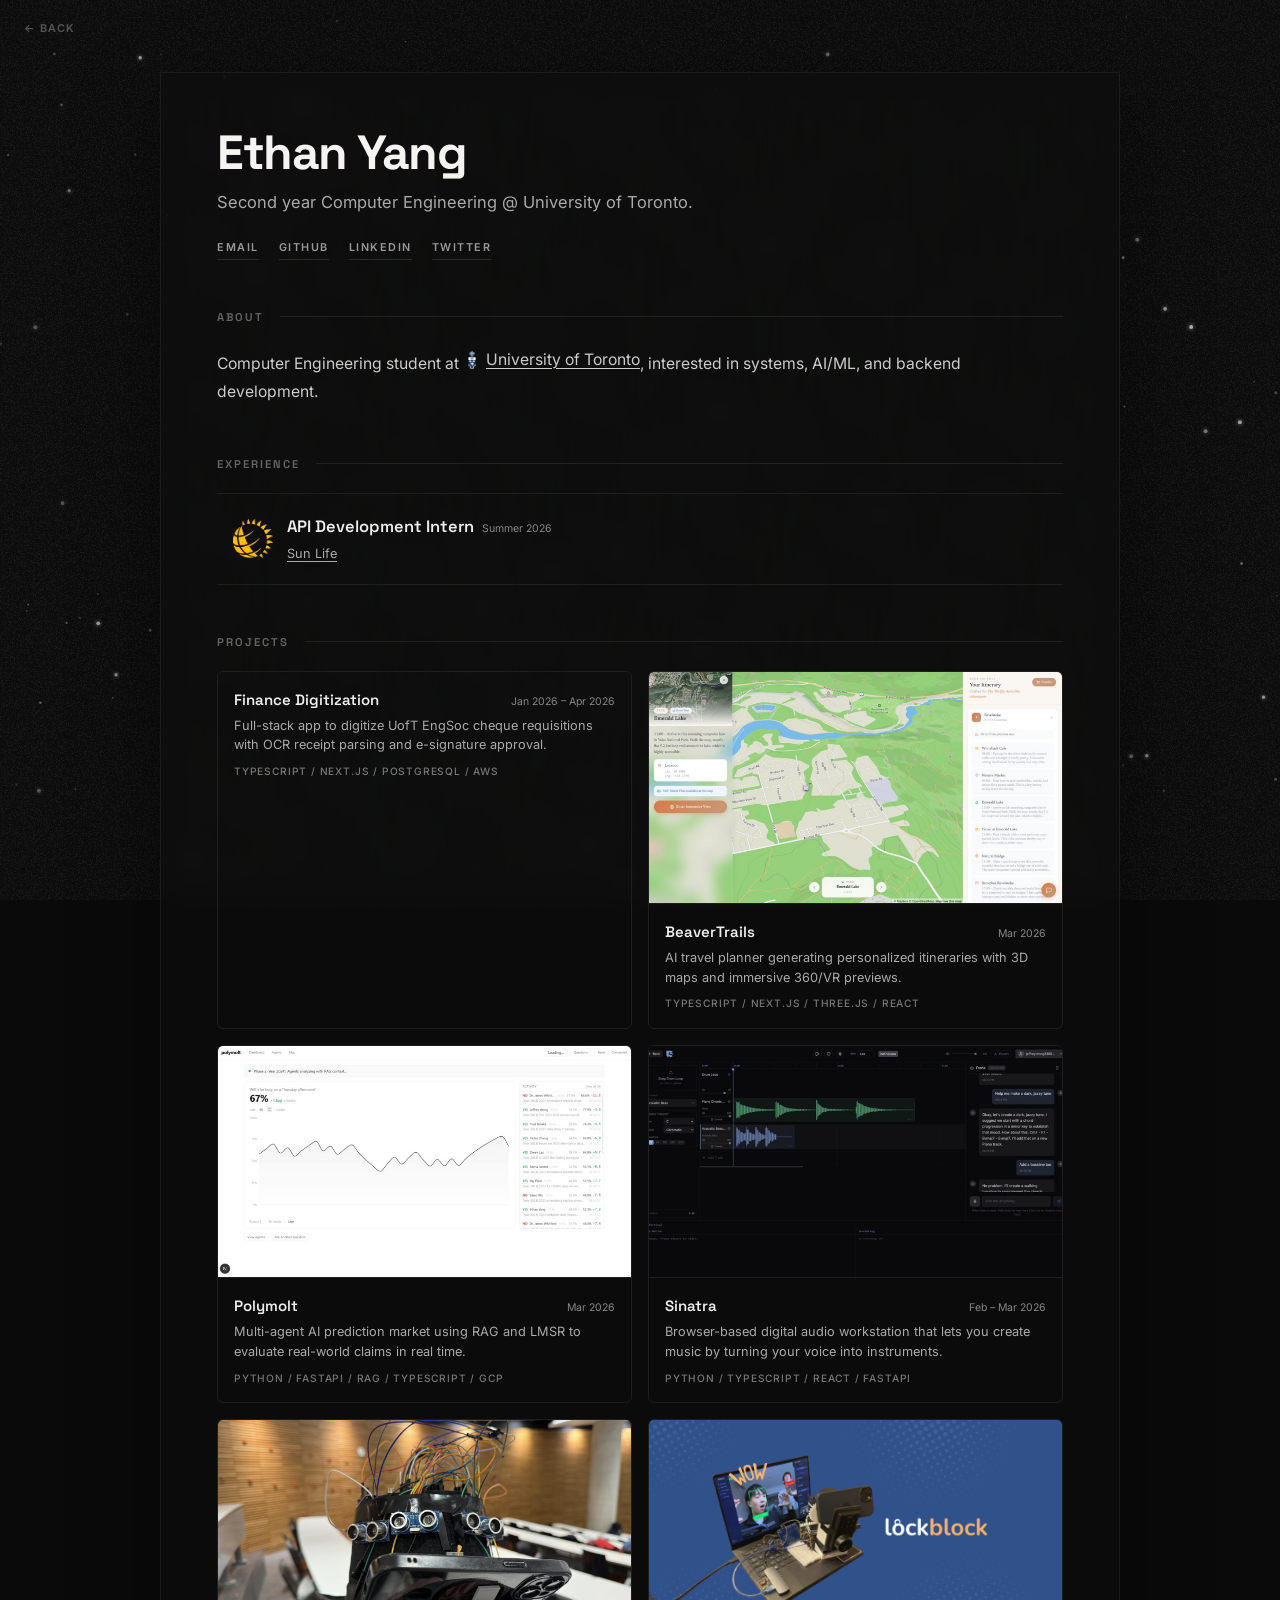
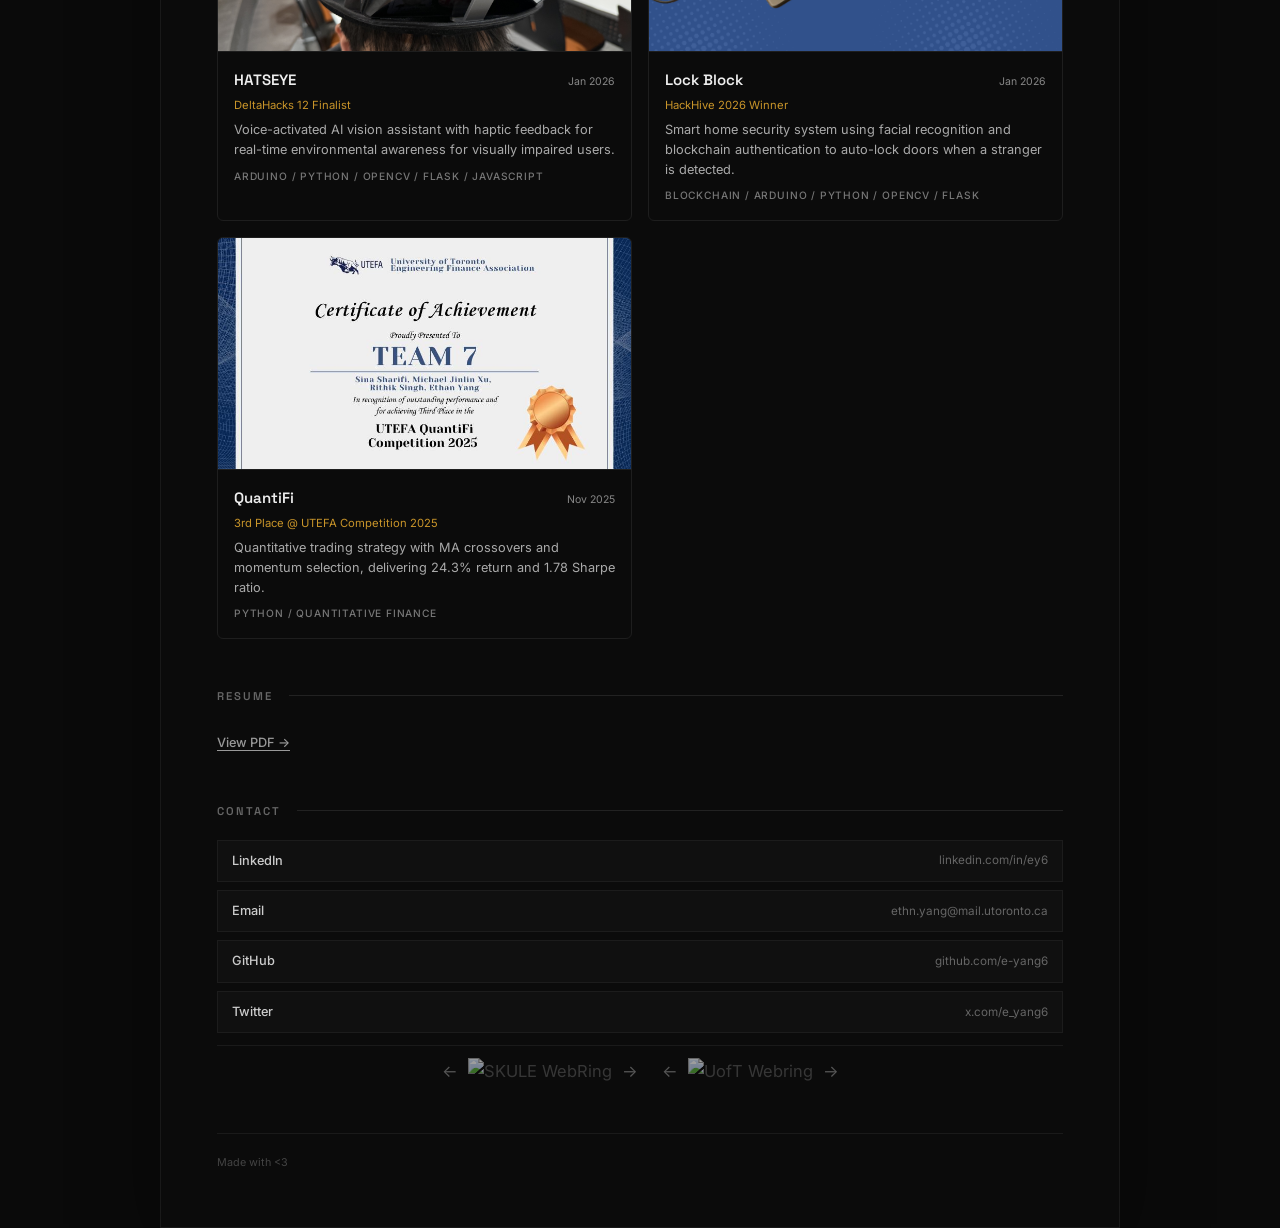
==== portfolio.html @ 232843c2 "Revert "portfolio: inline SVG planets with idle drift, faster fluid color cycling" This reverts comm" ====
<!DOCTYPE html>
<html lang="en">
<head>
  <meta charset="UTF-8">
  <meta name="viewport" content="width=device-width, initial-scale=1.0">
  <title>Ethan Yang</title>
  <link rel="icon" type="image/png" href="assets/favicon.png?v=3">
  <style>
    @import url('https://fonts.googleapis.com/css2?family=Inter:wght@400;500;600&family=Space+Grotesk:wght@500;600;700&display=swap');

    *, *::before, *::after { box-sizing: border-box; margin: 0; padding: 0; }

    html, body {
      width: 100%; height: 100%;
      background: #0a0a0a;
      color: #e8e6e1;
      font-family: 'Inter', system-ui, -apple-system, sans-serif;
      font-size: 15px;
      line-height: 1.6;
    }

    body {
      overflow-y: auto;
      -webkit-font-smoothing: antialiased;
    }

    body::after {
      content: '';
      position: fixed;
      inset: 0;
      z-index: 0;
      pointer-events: none;
      opacity: 0.04;
      background-image: url("data:image/svg+xml,%3Csvg xmlns='http://www.w3.org/2000/svg' width='300' height='300'%3E%3Cfilter id='n'%3E%3CfeTurbulence type='fractalNoise' baseFrequency='0.8' numOctaves='4' stitchTiles='stitch'/%3E%3C/filter%3E%3Crect width='100%25' height='100%25' filter='url(%23n)'/%3E%3C/svg%3E");
      background-repeat: repeat;
    }

    a { color: inherit; }

    .page {
      width: min(960px, calc(100% - 48px));
      margin: clamp(48px, 8vh, 96px) auto 80px;
      padding: clamp(28px, 5vw, 56px);
      background: rgba(14, 14, 14, 0.55);
      border: 1px solid rgba(255, 255, 255, 0.06);
      box-shadow: 0 24px 80px rgba(0, 0, 0, 0.4);
      backdrop-filter: blur(12px);
      -webkit-backdrop-filter: blur(12px);
    }

    /* --- Header --- */
    header { margin-bottom: 48px; }

    h1 {
      font-family: 'Space Grotesk', system-ui, sans-serif;
      font-size: clamp(2.2rem, 5.5vw, 3.2rem);
      font-weight: 700;
      line-height: 1;
      letter-spacing: -0.03em;
      color: #f5f4f0;
      position: relative;
      display: inline-block;
      cursor: default;
    }

    h1::after {
      content: '';
      position: absolute;
      inset: 0;
      border-radius: 4px;
      background: linear-gradient(90deg, rgba(255,255,255,0) 0%, rgba(255,255,255,0.35) 50%, rgba(255,255,255,0) 100%);
      background-size: 200% 100%;
      opacity: 0;
      transition: opacity 0.4s;
      pointer-events: none;
    }

    h1:hover::after {
      opacity: 1;
      animation: shimmer 1.8s linear infinite;
    }

    @keyframes shimmer {
      0% { background-position: -200% 0; }
      100% { background-position: 200% 0; }
    }

    .tagline {
      margin: 12px 0 24px;
      font-size: clamp(0.95rem, 1.4vw, 1.1rem);
      color: #aaa;
      line-height: 1.6;
    }

    .links {
      display: flex;
      flex-wrap: wrap;
      gap: 20px;
    }

    .links a {
      font-size: 0.72rem;
      font-weight: 600;
      letter-spacing: 0.14em;
      text-transform: uppercase;
      text-decoration: none;
      color: #999;
      border-bottom: 1px solid #2a2a2a;
      padding-bottom: 2px;
      transition: color 0.15s, border-color 0.15s;
    }

    .links a:hover {
      color: #fff;
      border-color: #fff;
    }

    /* --- Sections --- */
    .section { margin-top: 48px; }

    .section h2 {
      display: flex;
      align-items: center;
      gap: 16px;
      font-family: 'Space Grotesk', system-ui, sans-serif;
      font-size: 0.75rem;
      font-weight: 600;
      letter-spacing: 0.18em;
      text-transform: uppercase;
      color: #666;
      margin-bottom: 20px;
    }

    .section h2::after {
      content: '';
      flex: 1;
      height: 1px;
      background: #222;
    }

    /* --- About --- */
    .about p {
      font-size: clamp(0.95rem, 1.3vw, 1.05rem);
      color: #ccc;
      line-height: 1.8;
      margin-bottom: 12px;
    }

    .about a {
      text-decoration: underline;
      text-underline-offset: 3px;
      text-decoration-thickness: 1px;
      transition: color 0.15s;
    }

    .about a:hover { color: #fff; }

    /* --- Projects (list for Experience) --- */
    .projects-list { display: grid; gap: 0; }

    .projects-list .project {
      display: flex;
      align-items: flex-start;
      gap: 16px;
      text-decoration: none;
      color: inherit;
      padding: 20px 16px;
      border-bottom: 1px solid #1e1e1e;
      transition: background 0.15s;
    }

    .projects-list .project:first-child { border-top: 1px solid #1e1e1e; }
    .projects-list .project:hover { background: rgba(255, 255, 255, 0.03); }
    .projects-list .project h3 { font-size: 1.1rem; }

    /* --- Projects (grid for Projects section) --- */
    .projects-grid {
      display: grid;
      grid-template-columns: repeat(2, 1fr);
      gap: 16px;
    }

    .projects-grid .project {
      display: flex;
      flex-direction: column;
      text-decoration: none;
      color: inherit;
      padding: 0;
      border: 1px solid #1e1e1e;
      border-radius: 6px;
      overflow: hidden;
      transition: background 0.15s, border-color 0.2s;
    }

    .projects-grid .project:hover {
      background: rgba(255, 255, 255, 0.03);
      border-color: #333;
    }

    .project-body { flex: 1; min-width: 0; }
    .projects-grid .project-body { padding: 16px; }

    .project-header {
      display: flex;
      justify-content: space-between;
      align-items: baseline;
      gap: 8px;
      margin-bottom: 4px;
    }

    .project h3 {
      font-family: 'Space Grotesk', system-ui, sans-serif;
      font-size: 1rem;
      font-weight: 600;
      color: #eee;
      transition: color 0.15s;
    }

    .project:hover h3 { color: #fff; }

    .project-date {
      font-size: 0.7rem;
      color: #888;
      white-space: nowrap;
      flex-shrink: 0;
    }

    .project-award {
      font-size: 0.75rem;
      color: #c9952a;
      margin-bottom: 6px;
    }

    .project p {
      font-size: 0.85rem;
      color: #aaa;
      line-height: 1.55;
      margin-bottom: 8px;
    }

    .project .stack {
      font-size: 0.68rem;
      font-weight: 500;
      letter-spacing: 0.08em;
      color: #777;
      text-transform: uppercase;
    }

    .project-thumb {
      width: 100%;
      aspect-ratio: 16 / 9;
      object-fit: cover;
      border: none;
      border-bottom: 1px solid #1e1e1e;
      border-radius: 0;
      flex-shrink: 0;
      cursor: zoom-in;
      transition: opacity 0.15s;
      background: #111;
      display: block;
    }

    .project-thumb:hover {
      opacity: 0.85;
    }

    /* --- Lightbox --- */
    .lightbox {
      position: fixed;
      inset: 0;
      z-index: 100;
      background: rgba(0, 0, 0, 0.88);
      display: none;
      align-items: center;
      justify-content: center;
      cursor: zoom-out;
    }

    .lightbox.active { display: flex; }

    .lightbox img {
      max-width: 90%;
      max-height: 90vh;
      object-fit: contain;
      border: 1px solid #333;
      border-radius: 4px;
    }

    /* --- Contact --- */
    .contact-list {
      display: grid;
      gap: 8px;
    }

    .contact-item {
      display: flex;
      justify-content: space-between;
      align-items: center;
      padding: 10px 14px;
      background: rgba(255, 255, 255, 0.02);
      border: 1px solid rgba(255, 255, 255, 0.05);
      text-decoration: none;
      color: inherit;
      transition: background 0.15s, border-color 0.15s;
    }

    .contact-item:hover {
      background: rgba(255, 255, 255, 0.05);
      border-color: rgba(255, 255, 255, 0.1);
    }

    .contact-label {
      font-size: 0.85rem;
      font-weight: 500;
      color: #ccc;
    }

    .contact-value {
      font-size: 0.78rem;
      color: #666;
    }

    /* --- Resume --- */
    .resume-link {
      display: inline-block;
      margin-top: 8px;
      font-size: 0.85rem;
      font-weight: 500;
      color: #999;
      text-decoration: underline;
      text-underline-offset: 3px;
      transition: color 0.15s;
    }

    .resume-link:hover { color: #fff; }

    /* --- Back link --- */
    .back-link {
      position: fixed;
      top: 20px;
      left: 24px;
      font-size: 0.72rem;
      font-weight: 600;
      letter-spacing: 0.12em;
      text-transform: uppercase;
      text-decoration: none;
      color: #555;
      transition: color 0.15s;
      z-index: 10;
    }

    .back-link:hover { color: #fff; }

    /* --- Webrings --- */
    .webrings {
      display: flex;
      align-items: center;
      justify-content: center;
      gap: 24px;
      margin-top: 12px;
      padding-top: 12px;
      border-top: 1px solid #1a1a1a;
    }

    .webring {
      display: flex;
      align-items: center;
      gap: 10px;
    }

    .webring a {
      color: #555;
      text-decoration: none;
      font-size: 1.1rem;
      transition: color 0.15s;
    }

    .webring a:hover { color: #fff; }

    .webring img {
      width: 22px;
      height: 22px;
      opacity: 0.6;
      transition: opacity 0.15s;
    }

    .webring:hover img { opacity: 1; }

    /* --- Footer --- */
    footer {
      margin-top: 48px;
      padding-top: 20px;
      border-top: 1px solid #1a1a1a;
      font-size: 0.72rem;
      color: #444;
      display: flex;
      justify-content: space-between;
      flex-wrap: wrap;
      gap: 8px;
    }

    /* --- Mobile --- */
    @media (max-width: 640px) {
      .page {
        width: calc(100% - 24px);
        margin: 24px 12px 48px;
        padding: 24px 20px;
      }

      .back-link { top: auto; bottom: 16px; left: 16px; }

      .projects-grid { grid-template-columns: 1fr; }

      .webrings { flex-direction: column; gap: 12px; }
    }
    /* --- Fluid canvas --- */
    #ripple-canvas, #particle-canvas {
      position: fixed;
      inset: 0;
      width: 100%;
      height: 100%;
    }

    #ripple-canvas { z-index: 0; }
    #particle-canvas { z-index: 0; pointer-events: none; }

    .page { position: relative; z-index: 1; }
    .back-link { z-index: 2; }
  </style>
</head>
<body>

  <canvas id="ripple-canvas"></canvas>
  <canvas id="particle-canvas"></canvas>
  <a href="index.html" class="back-link">&larr; Back</a>

  <div class="page">
    <header>
      <h1>Ethan Yang</h1>
      <p class="tagline">Second year Computer Engineering @ University of Toronto.</p>
      <nav class="links">
        <a href="mailto:ethn.yang@mail.utoronto.ca">Email</a>
        <a href="https://github.com/e-yang6" target="_blank" rel="noreferrer">GitHub</a>
        <a href="https://www.linkedin.com/in/ey6/" target="_blank" rel="noreferrer">LinkedIn</a>
        <a href="https://x.com/e_yang6" target="_blank" rel="noreferrer">Twitter</a>
      </nav>
    </header>

    <div class="section about">
      <h2>About</h2>
      <p>
        Computer Engineering student at
        <a href="https://www.utoronto.ca/" target="_blank" style="display: inline-flex; align-items: center; gap: 5px;"><img src="assets/Utoronto_coa.svg.webp" alt="" style="width: 18px; height: 18px; object-fit: contain; vertical-align: middle;">University of Toronto</a>,
        interested in systems, AI/ML, and backend development.
      </p>
    </div>

    <div class="section">
      <h2>Experience</h2>
      <div class="projects-list">
        <div class="project" style="cursor: default;">
          <div style="display: flex; align-items: center; gap: 14px;">
            <img src="assets/SLF-dca352c4.png" alt="" style="width: 40px; height: 40px; object-fit: contain; flex-shrink: 0;">
            <div style="flex: 1;">
              <div class="project-header">
                <h3>API Development Intern</h3>
                <span class="project-date">Summer 2026</span>
              </div>
              <p style="margin: 0;"><a href="https://www.sunlife.ca/en/" target="_blank" rel="noreferrer" style="text-decoration: underline; text-underline-offset: 3px;">Sun Life</a></p>
            </div>
          </div>
        </div>
      </div>
    </div>

    <div class="section">
      <h2>Projects</h2>
      <div class="projects-grid">

        <a class="project" href="https://github.com/e-yang6/finance-digitisation-esp" target="_blank" rel="noreferrer">
          <div class="project-body">
            <div class="project-header">
              <h3>Finance Digitization</h3>
              <span class="project-date">Jan 2026 &ndash; Apr 2026</span>
            </div>
            <p>Full-stack app to digitize UofT EngSoc cheque requisitions with OCR receipt parsing and e-signature approval.</p>
            <div class="stack">TypeScript / Next.js / PostgreSQL / AWS</div>
          </div>
        </a>

        <a class="project" href="https://github.com/e-yang6/beavertrail" target="_blank" rel="noreferrer">
          <img class="project-thumb" src="assets/beavertrails.jpg" alt="BeaverTrails preview" loading="lazy" data-lightbox>
          <div class="project-body">
            <div class="project-header">
              <h3>BeaverTrails</h3>
              <span class="project-date">Mar 2026</span>
            </div>
            <p>AI travel planner generating personalized itineraries with 3D maps and immersive 360/VR previews.</p>
            <div class="stack">TypeScript / Next.js / Three.js / React</div>
          </div>
        </a>

        <a class="project" href="https://github.com/e-yang6/Polymolt" target="_blank" rel="noreferrer">
          <img class="project-thumb" src="assets/polymolt.jpg" alt="Polymolt preview" loading="lazy" data-lightbox>
          <div class="project-body">
            <div class="project-header">
              <h3>Polymolt</h3>
              <span class="project-date">Mar 2026</span>
            </div>
            <p>Multi-agent AI prediction market using RAG and LMSR to evaluate real-world claims in real time.</p>
            <div class="stack">Python / FastAPI / RAG / TypeScript / GCP</div>
          </div>
        </a>

        <a class="project" href="https://github.com/e-yang6/sinatra" target="_blank" rel="noreferrer">
          <img class="project-thumb" src="assets/sinatra.jpg" alt="Sinatra preview" loading="lazy" data-lightbox>
          <div class="project-body">
            <div class="project-header">
              <h3>Sinatra</h3>
              <span class="project-date">Feb &ndash; Mar 2026</span>
            </div>
            <p>Browser-based digital audio workstation that lets you create music by turning your voice into instruments.</p>
            <div class="stack">Python / TypeScript / React / FastAPI</div>
          </div>
        </a>

        <a class="project" href="https://github.com/e-yang6/hatseye" target="_blank" rel="noreferrer">
          <img class="project-thumb" src="assets/hatseye.jpg" alt="HATSEYE preview" loading="lazy" data-lightbox>
          <div class="project-body">
            <div class="project-header">
              <h3>HATSEYE</h3>
              <span class="project-date">Jan 2026</span>
            </div>
            <div class="project-award">DeltaHacks 12 Finalist</div>
            <p>Voice-activated AI vision assistant with haptic feedback for real-time environmental awareness for visually impaired users.</p>
            <div class="stack">Arduino / Python / OpenCV / Flask / JavaScript</div>
          </div>
        </a>

        <a class="project" href="https://github.com/e-yang6/lockblock" target="_blank" rel="noreferrer">
          <img class="project-thumb" src="assets/lockblock.png" alt="Lock Block preview" loading="lazy" data-lightbox>
          <div class="project-body">
            <div class="project-header">
              <h3>Lock Block</h3>
              <span class="project-date">Jan 2026</span>
            </div>
            <div class="project-award">HackHive 2026 Winner</div>
            <p>Smart home security system using facial recognition and blockchain authentication to auto-lock doors when a stranger is detected.</p>
            <div class="stack">Blockchain / Arduino / Python / OpenCV / Flask</div>
          </div>
        </a>

        <a class="project" href="https://github.com/e-yang6/quantifi" target="_blank" rel="noreferrer">
          <img class="project-thumb" src="assets/quantifi.jpg" alt="QuantiFi preview" loading="lazy" data-lightbox>
          <div class="project-body">
            <div class="project-header">
              <h3>QuantiFi</h3>
              <span class="project-date">Nov 2025</span>
            </div>
            <div class="project-award">3rd Place @ UTEFA Competition 2025</div>
            <p>Quantitative trading strategy with MA crossovers and momentum selection, delivering 24.3% return and 1.78 Sharpe ratio.</p>
            <div class="stack">Python / Quantitative Finance</div>
          </div>
        </a>

      </div>
    </div>

    <div class="section">
      <h2>Resume</h2>
      <a class="resume-link" href="/api/resume" target="_blank" rel="noopener noreferrer">View PDF &rarr;</a>
    </div>

    <div class="section">
      <h2>Contact</h2>
      <div class="contact-list">
        <a class="contact-item" href="https://www.linkedin.com/in/ey6/" target="_blank" rel="noreferrer">
          <span class="contact-label">LinkedIn</span>
          <span class="contact-value">linkedin.com/in/ey6</span>
        </a>
        <a class="contact-item" href="mailto:ethn.yang@mail.utoronto.ca">
          <span class="contact-label">Email</span>
          <span class="contact-value">ethn.yang@mail.utoronto.ca</span>
        </a>
        <a class="contact-item" href="https://github.com/e-yang6" target="_blank" rel="noreferrer">
          <span class="contact-label">GitHub</span>
          <span class="contact-value">github.com/e-yang6</span>
        </a>
        <a class="contact-item" href="https://x.com/e_yang6" target="_blank" rel="noreferrer">
          <span class="contact-label">Twitter</span>
          <span class="contact-value">x.com/e_yang6</span>
        </a>
      </div>

      <div class="webrings">
        <div class="webring">
          <a href="https://WebRing.skule.ca/#https://ethanyang.dev?nav=prev">&larr;</a>
          <a href="https://WebRing.skule.ca/#https://ethanyang.dev" target="_blank">
            <img src="https://webring.skule.ca/img/icon.svg" alt="SKULE WebRing">
          </a>
          <a href="https://WebRing.skule.ca/#https://ethanyang.dev?nav=next">&rarr;</a>
        </div>
        <div class="webring">
          <a href="https://uoftwebring.com/redirect?nav=prev&id=46">&larr;</a>
          <a href="https://uoftwebring.com" target="_blank">
            <img src="https://uoftwebring.com/ring_logo.svg" alt="UofT Webring">
          </a>
          <a href="https://uoftwebring.com/redirect?nav=next&id=46">&rarr;</a>
        </div>
      </div>
    </div>

    <footer>
      <span>Made with &lt;3</span>
    </footer>
  </div>

  <div class="lightbox" id="lightbox">
    <img src="" alt="">
  </div>

  <script src="js/fluid.js"></script>
  <script src="js/particles.js"></script>
  <script>
  (function () {
    var lightbox = document.getElementById('lightbox');
    var lightboxImg = lightbox.querySelector('img');

    document.querySelectorAll('[data-lightbox]').forEach(function (thumb) {
      thumb.addEventListener('click', function (e) {
        e.preventDefault();
        e.stopPropagation();
        lightboxImg.src = thumb.src;
        lightboxImg.alt = thumb.alt;
        lightbox.classList.add('active');
      });
    });

    lightbox.addEventListener('click', function () {
      lightbox.classList.remove('active');
    });

    document.addEventListener('keydown', function (e) {
      if (e.key === 'Escape') lightbox.classList.remove('active');
    });
  })();
  </script>
</body>
</html>
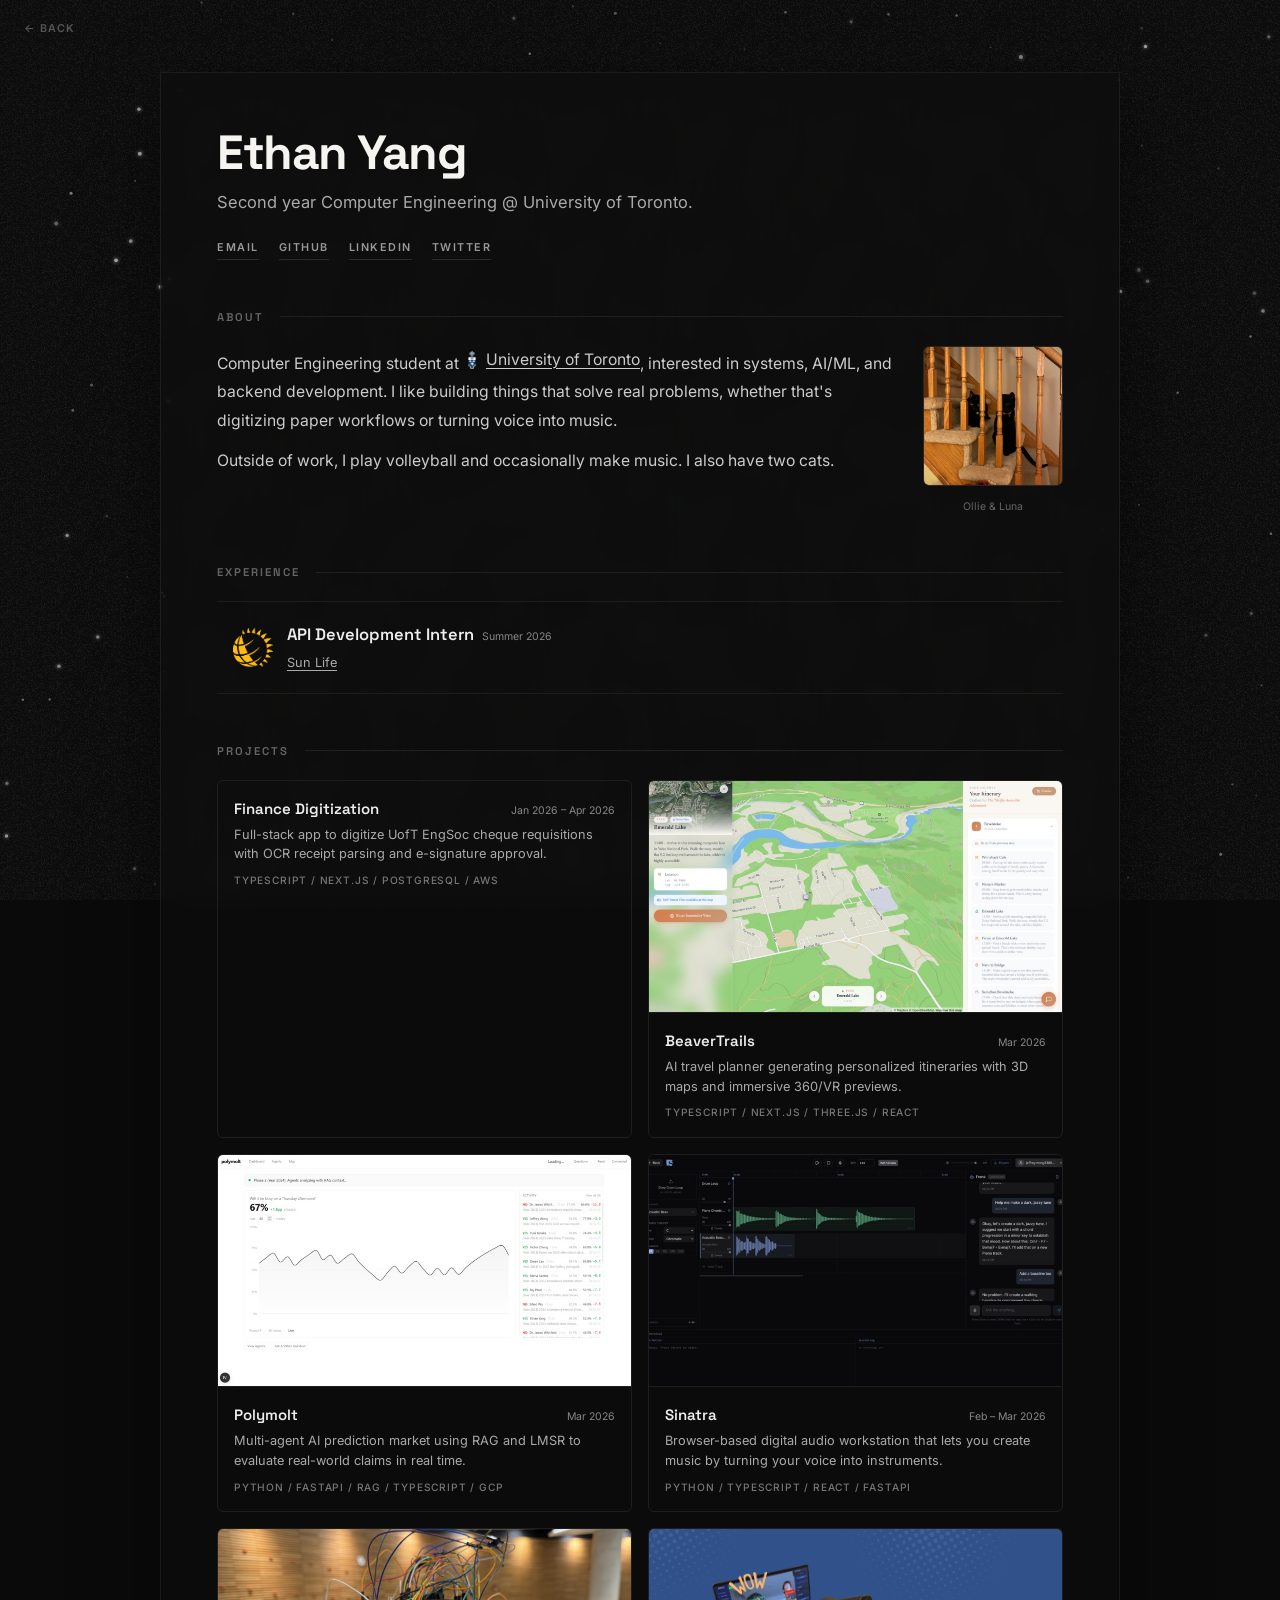
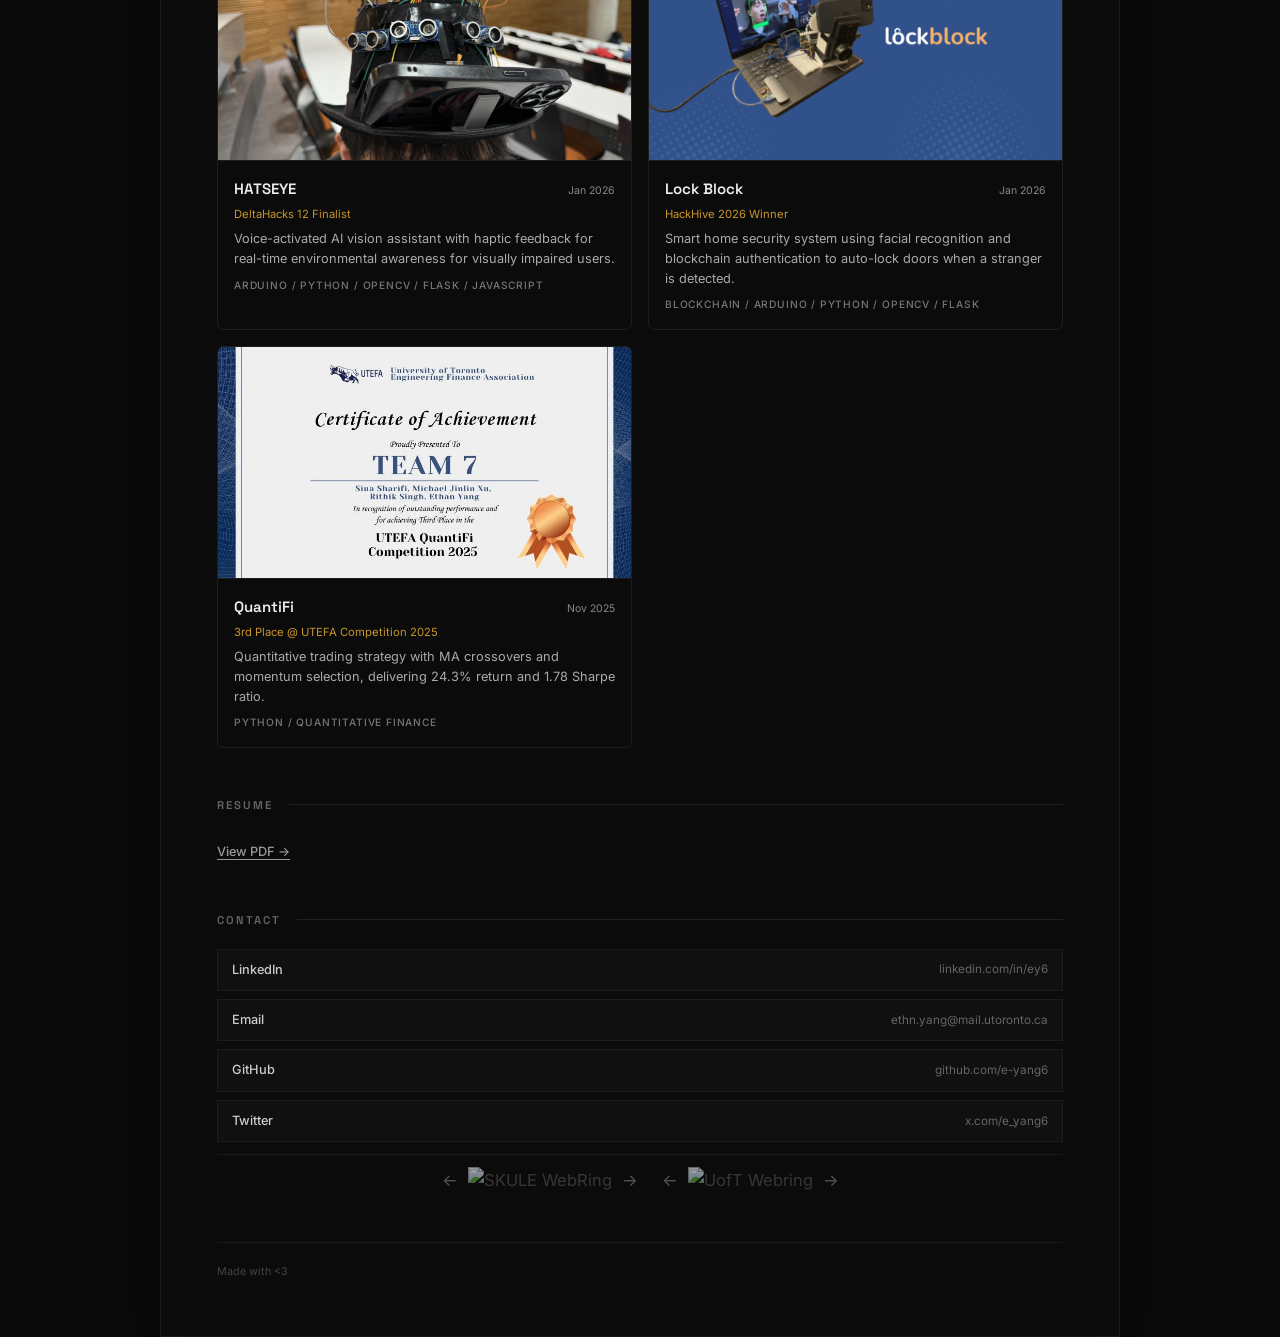
==== commit 696ed356: "portfolio: expand About section with more text and cat photo Add a second paragraph and Ollie & Luna" ====
--- a/portfolio.html
+++ b/portfolio.html
@@ -139,11 +139,41 @@
     }
 
     /* --- About --- */
-    .about p {
+    .about-content {
+      display: flex;
+      gap: 28px;
+      align-items: flex-start;
+    }
+
+    .about-text { flex: 1; min-width: 0; }
+
+    .about-text p {
       font-size: clamp(0.95rem, 1.3vw, 1.05rem);
       color: #ccc;
       line-height: 1.8;
       margin-bottom: 12px;
+    }
+
+    .about-img {
+      width: 140px;
+      aspect-ratio: 1;
+      object-fit: cover;
+      border-radius: 6px;
+      border: 1px solid #262626;
+      flex-shrink: 0;
+    }
+
+    .about-caption {
+      font-size: 0.7rem;
+      color: #666;
+      text-align: center;
+      margin-top: 6px;
+      width: 140px;
+      flex-shrink: 0;
+    }
+
+    .about-img-wrap {
+      flex-shrink: 0;
     }
 
     .about a {
@@ -154,6 +184,12 @@
     }
 
     .about a:hover { color: #fff; }
+
+    @media (max-width: 640px) {
+      .about-content { flex-direction: column-reverse; align-items: center; }
+      .about-img { width: 120px; }
+      .about-caption { width: 120px; }
+    }
 
     /* --- Projects (list for Experience) --- */
     .projects-list { display: grid; gap: 0; }
@@ -448,11 +484,23 @@
 
     <div class="section about">
       <h2>About</h2>
-      <p>
-        Computer Engineering student at
-        <a href="https://www.utoronto.ca/" target="_blank" style="display: inline-flex; align-items: center; gap: 5px;"><img src="assets/Utoronto_coa.svg.webp" alt="" style="width: 18px; height: 18px; object-fit: contain; vertical-align: middle;">University of Toronto</a>,
-        interested in systems, AI/ML, and backend development.
-      </p>
+      <div class="about-content">
+        <div class="about-text">
+          <p>
+            Computer Engineering student at
+            <a href="https://www.utoronto.ca/" target="_blank" style="display: inline-flex; align-items: center; gap: 5px;"><img src="assets/Utoronto_coa.svg.webp" alt="" style="width: 18px; height: 18px; object-fit: contain; vertical-align: middle;">University of Toronto</a>,
+            interested in systems, AI/ML, and backend development.
+            I like building things that solve real problems, whether that's digitizing paper workflows or turning voice into music.
+          </p>
+          <p>
+            Outside of work, I play volleyball and occasionally make music. I also have two cats.
+          </p>
+        </div>
+        <div class="about-img-wrap">
+          <img class="about-img" src="assets/image4.png" alt="Ollie and Luna">
+          <div class="about-caption">Ollie &amp; Luna</div>
+        </div>
+      </div>
     </div>
 
     <div class="section">
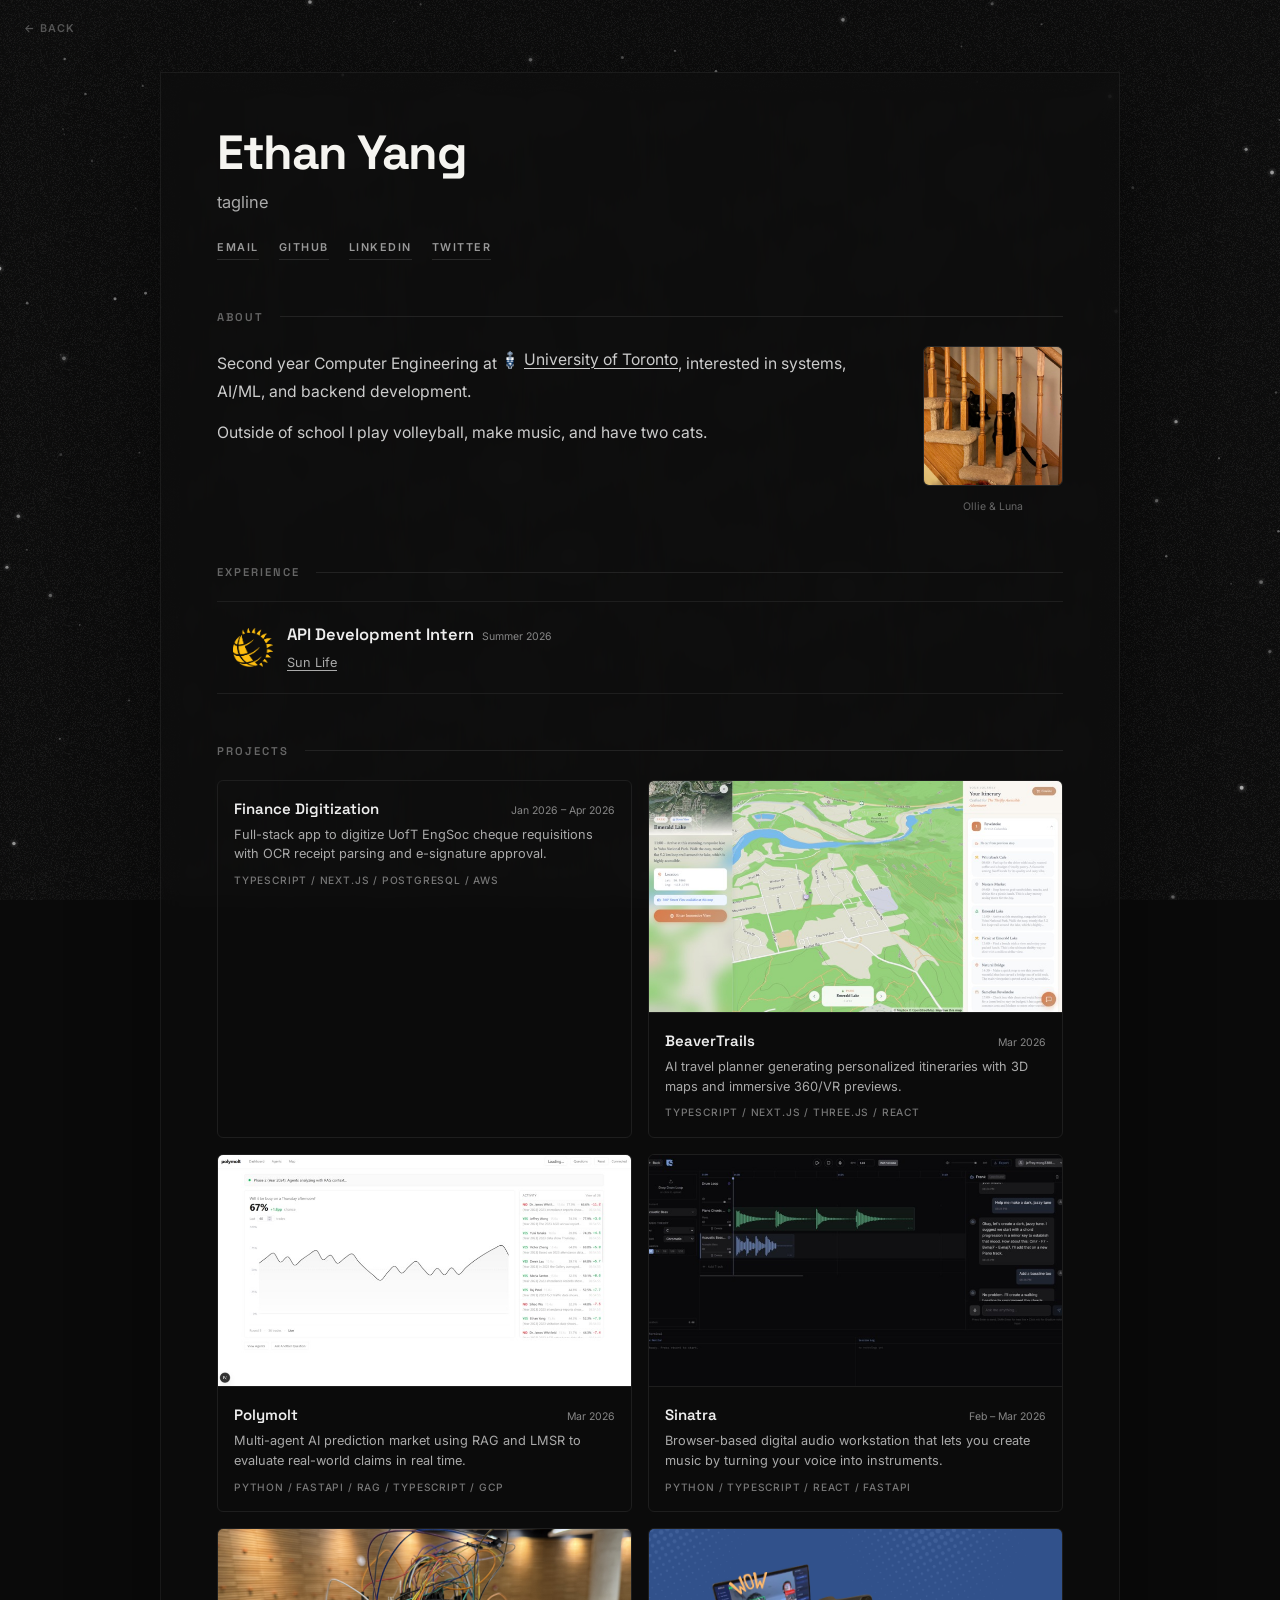
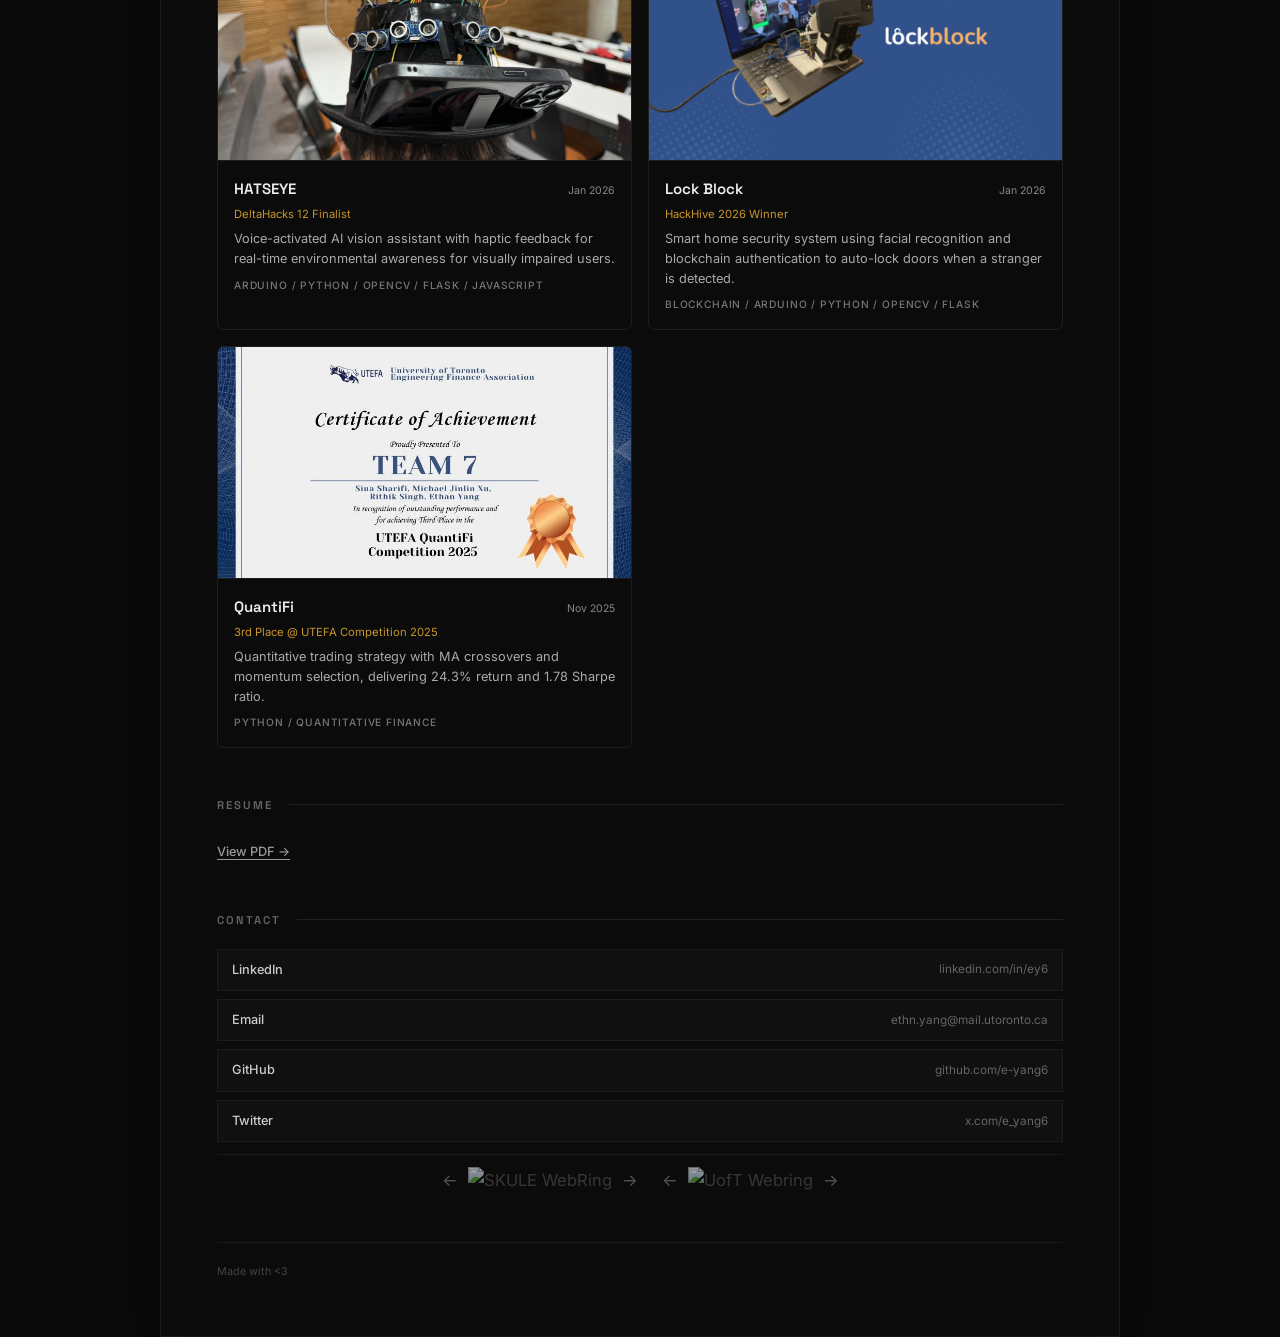
==== commit 5d1eb039: "portfolio: rework About section, placeholder tagline, zoomable cat photo Move CompE/UofT into About " ====
--- a/portfolio.html
+++ b/portfolio.html
@@ -161,7 +161,11 @@
       border-radius: 6px;
       border: 1px solid #262626;
       flex-shrink: 0;
-    }
+      cursor: zoom-in;
+      transition: border-color 0.15s;
+    }
+
+    .about-img:hover { border-color: #444; }
 
     .about-caption {
       font-size: 0.7rem;
@@ -473,7 +477,7 @@
   <div class="page">
     <header>
       <h1>Ethan Yang</h1>
-      <p class="tagline">Second year Computer Engineering @ University of Toronto.</p>
+      <p class="tagline">tagline</p>
       <nav class="links">
         <a href="mailto:ethn.yang@mail.utoronto.ca">Email</a>
         <a href="https://github.com/e-yang6" target="_blank" rel="noreferrer">GitHub</a>
@@ -487,17 +491,16 @@
       <div class="about-content">
         <div class="about-text">
           <p>
-            Computer Engineering student at
+            Second year Computer Engineering at
             <a href="https://www.utoronto.ca/" target="_blank" style="display: inline-flex; align-items: center; gap: 5px;"><img src="assets/Utoronto_coa.svg.webp" alt="" style="width: 18px; height: 18px; object-fit: contain; vertical-align: middle;">University of Toronto</a>,
             interested in systems, AI/ML, and backend development.
-            I like building things that solve real problems, whether that's digitizing paper workflows or turning voice into music.
           </p>
           <p>
-            Outside of work, I play volleyball and occasionally make music. I also have two cats.
+            Outside of school I play volleyball, make music, and have two cats.
           </p>
         </div>
         <div class="about-img-wrap">
-          <img class="about-img" src="assets/image4.png" alt="Ollie and Luna">
+          <img class="about-img" src="assets/image4.png" alt="Ollie and Luna" data-lightbox>
           <div class="about-caption">Ollie &amp; Luna</div>
         </div>
       </div>
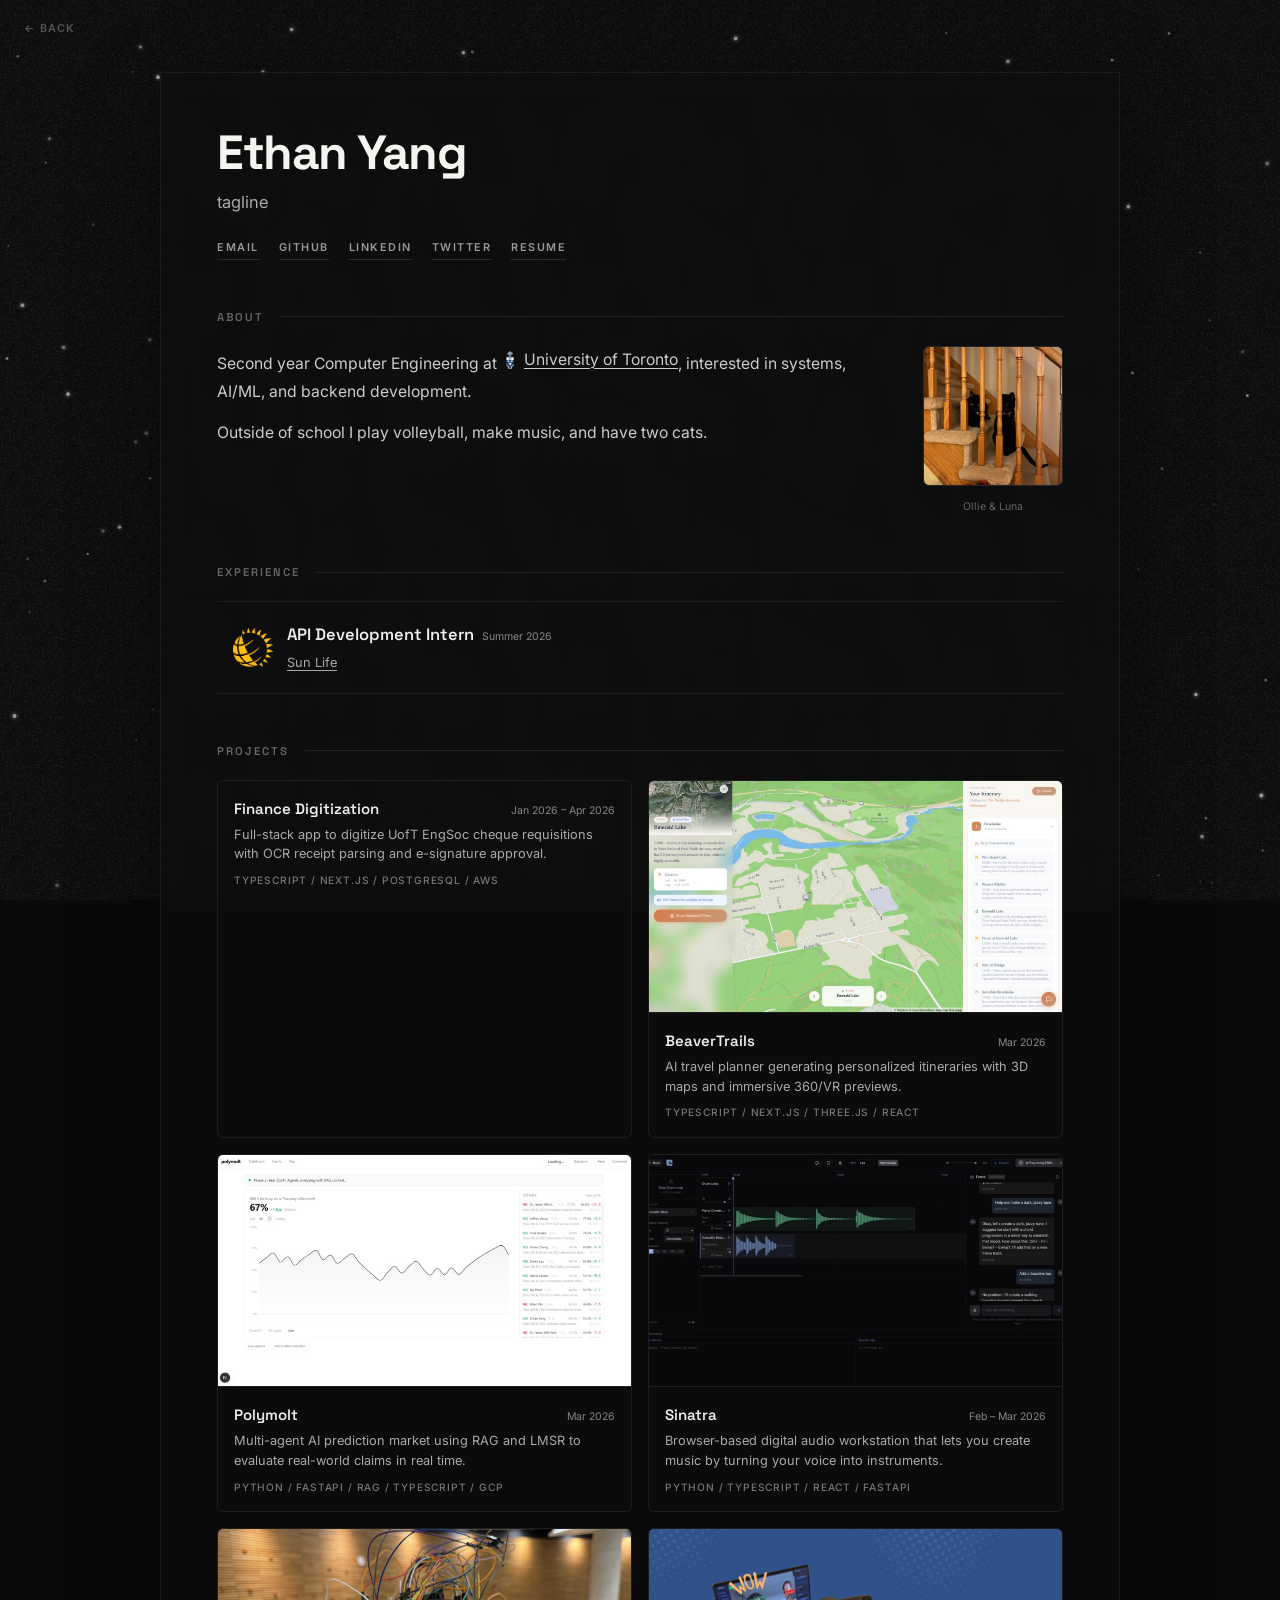
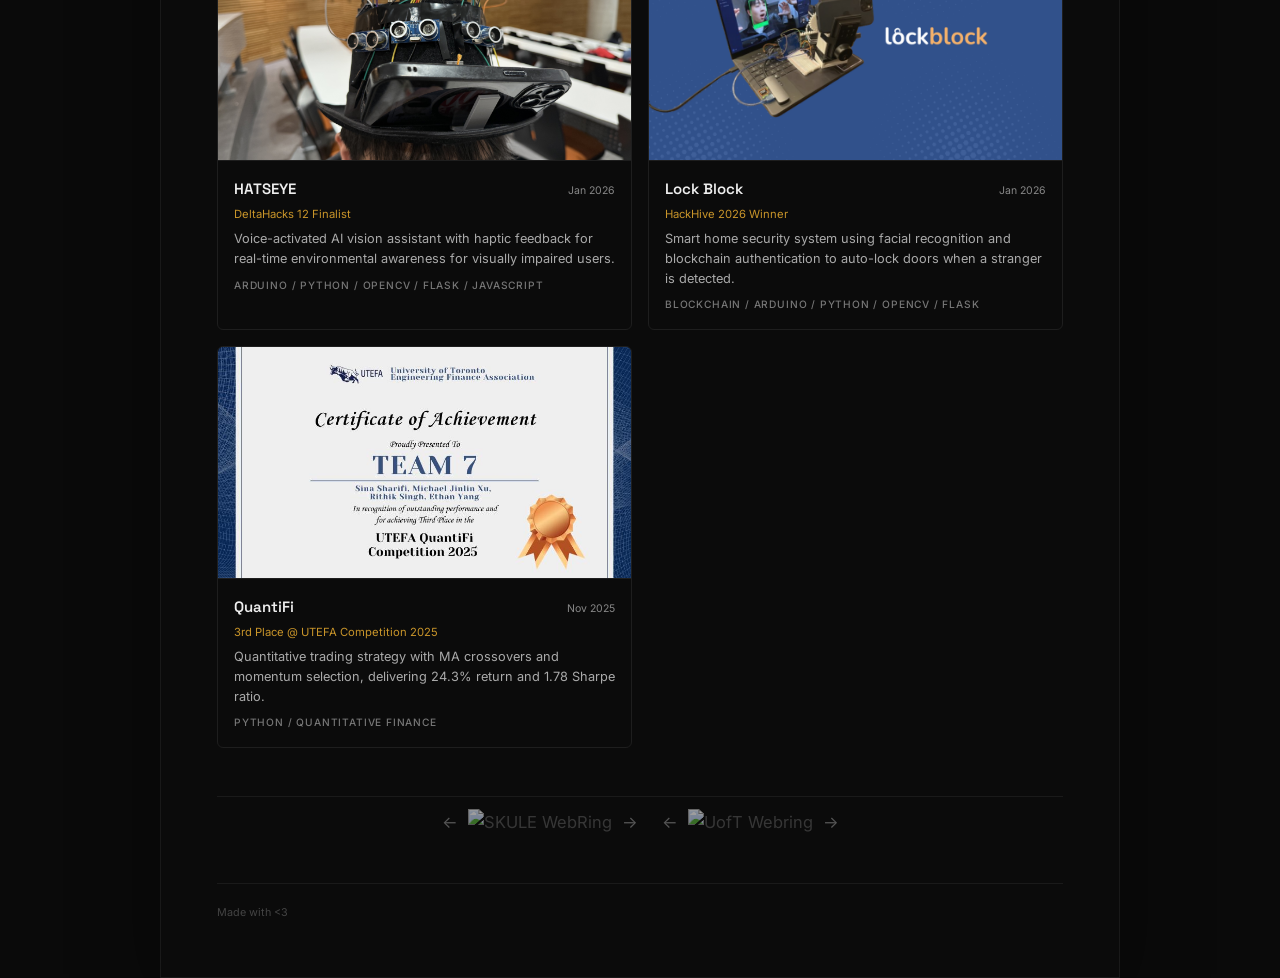
==== commit 990382fe: "portfolio: remove redundant contact/resume sections, variable star twinkle Consolidate links into he" ====
--- a/portfolio.html
+++ b/portfolio.html
@@ -483,6 +483,7 @@
         <a href="https://github.com/e-yang6" target="_blank" rel="noreferrer">GitHub</a>
         <a href="https://www.linkedin.com/in/ey6/" target="_blank" rel="noreferrer">LinkedIn</a>
         <a href="https://x.com/e_yang6" target="_blank" rel="noreferrer">Twitter</a>
+        <a href="/api/resume" target="_blank" rel="noopener noreferrer">Resume</a>
       </nav>
     </header>
 
@@ -618,31 +619,6 @@
     </div>
 
     <div class="section">
-      <h2>Resume</h2>
-      <a class="resume-link" href="/api/resume" target="_blank" rel="noopener noreferrer">View PDF &rarr;</a>
-    </div>
-
-    <div class="section">
-      <h2>Contact</h2>
-      <div class="contact-list">
-        <a class="contact-item" href="https://www.linkedin.com/in/ey6/" target="_blank" rel="noreferrer">
-          <span class="contact-label">LinkedIn</span>
-          <span class="contact-value">linkedin.com/in/ey6</span>
-        </a>
-        <a class="contact-item" href="mailto:ethn.yang@mail.utoronto.ca">
-          <span class="contact-label">Email</span>
-          <span class="contact-value">ethn.yang@mail.utoronto.ca</span>
-        </a>
-        <a class="contact-item" href="https://github.com/e-yang6" target="_blank" rel="noreferrer">
-          <span class="contact-label">GitHub</span>
-          <span class="contact-value">github.com/e-yang6</span>
-        </a>
-        <a class="contact-item" href="https://x.com/e_yang6" target="_blank" rel="noreferrer">
-          <span class="contact-label">Twitter</span>
-          <span class="contact-value">x.com/e_yang6</span>
-        </a>
-      </div>
-
       <div class="webrings">
         <div class="webring">
           <a href="https://WebRing.skule.ca/#https://ethanyang.dev?nav=prev">&larr;</a>
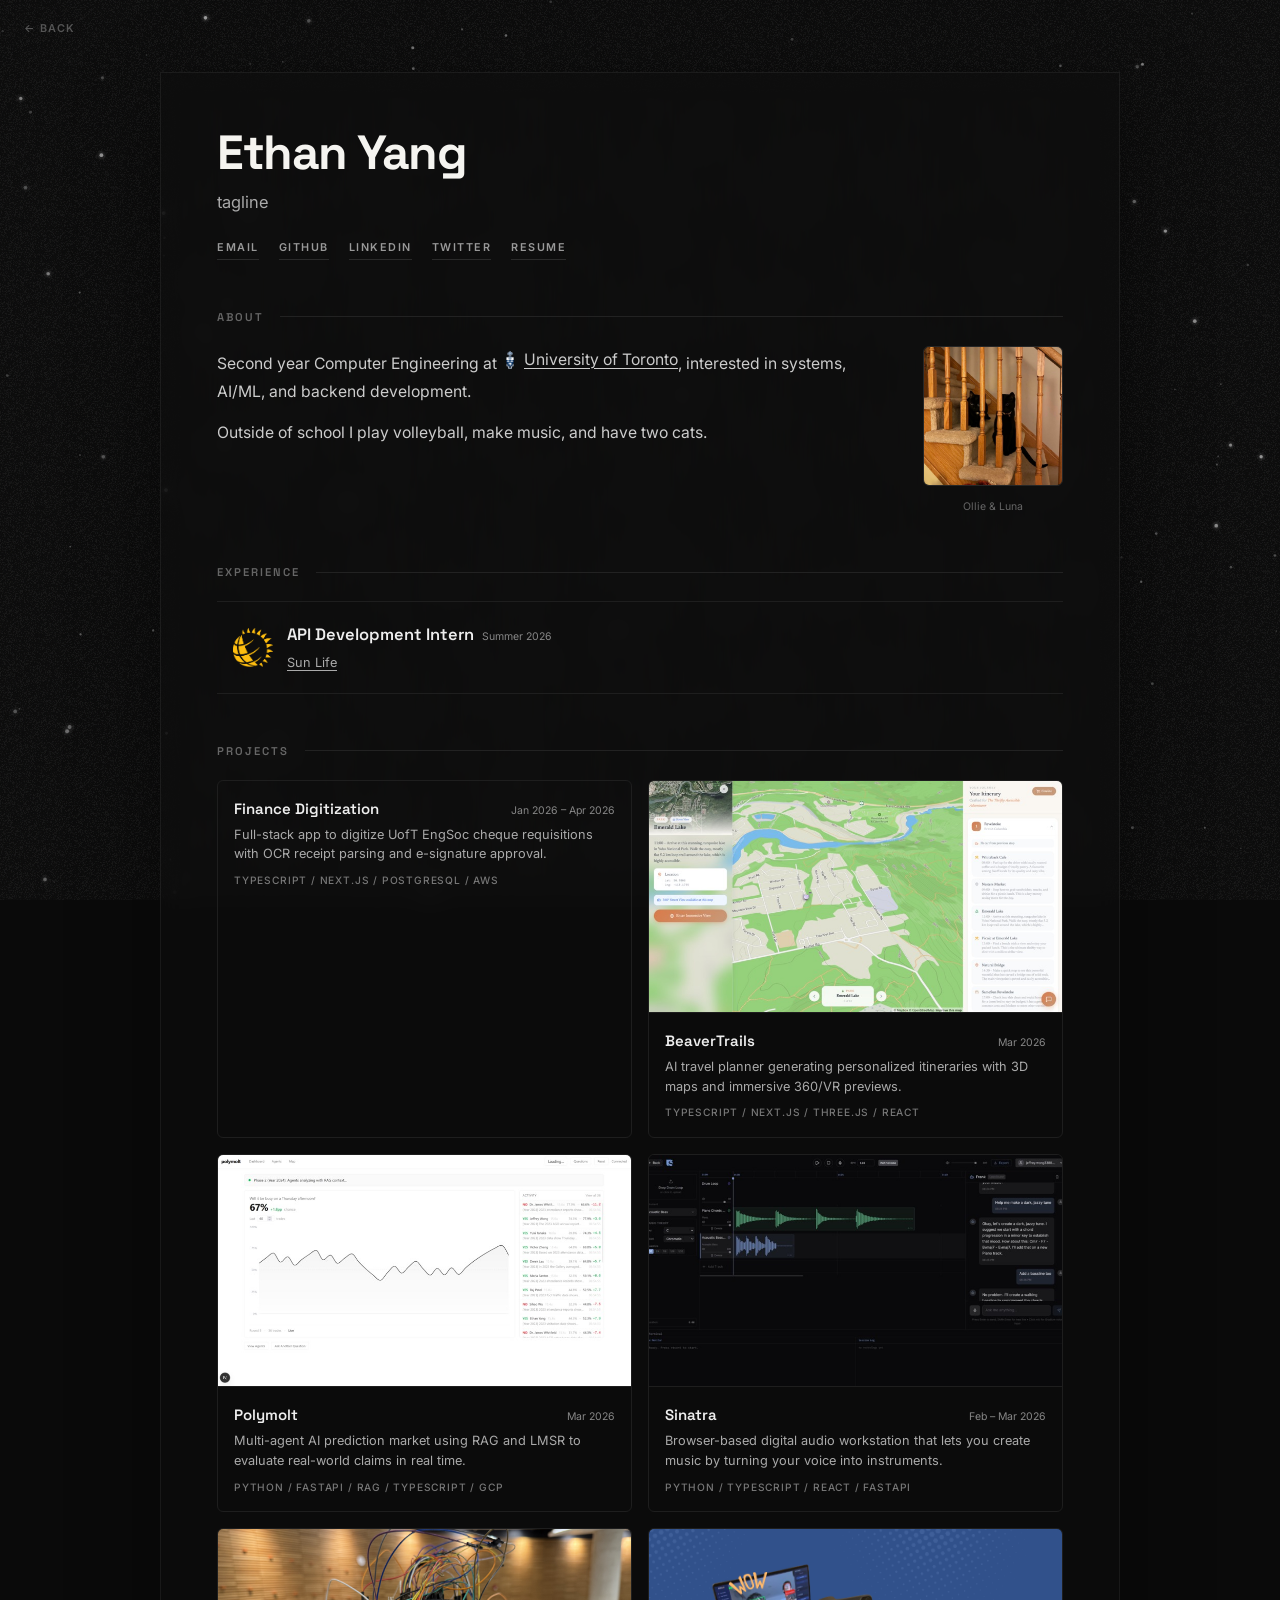
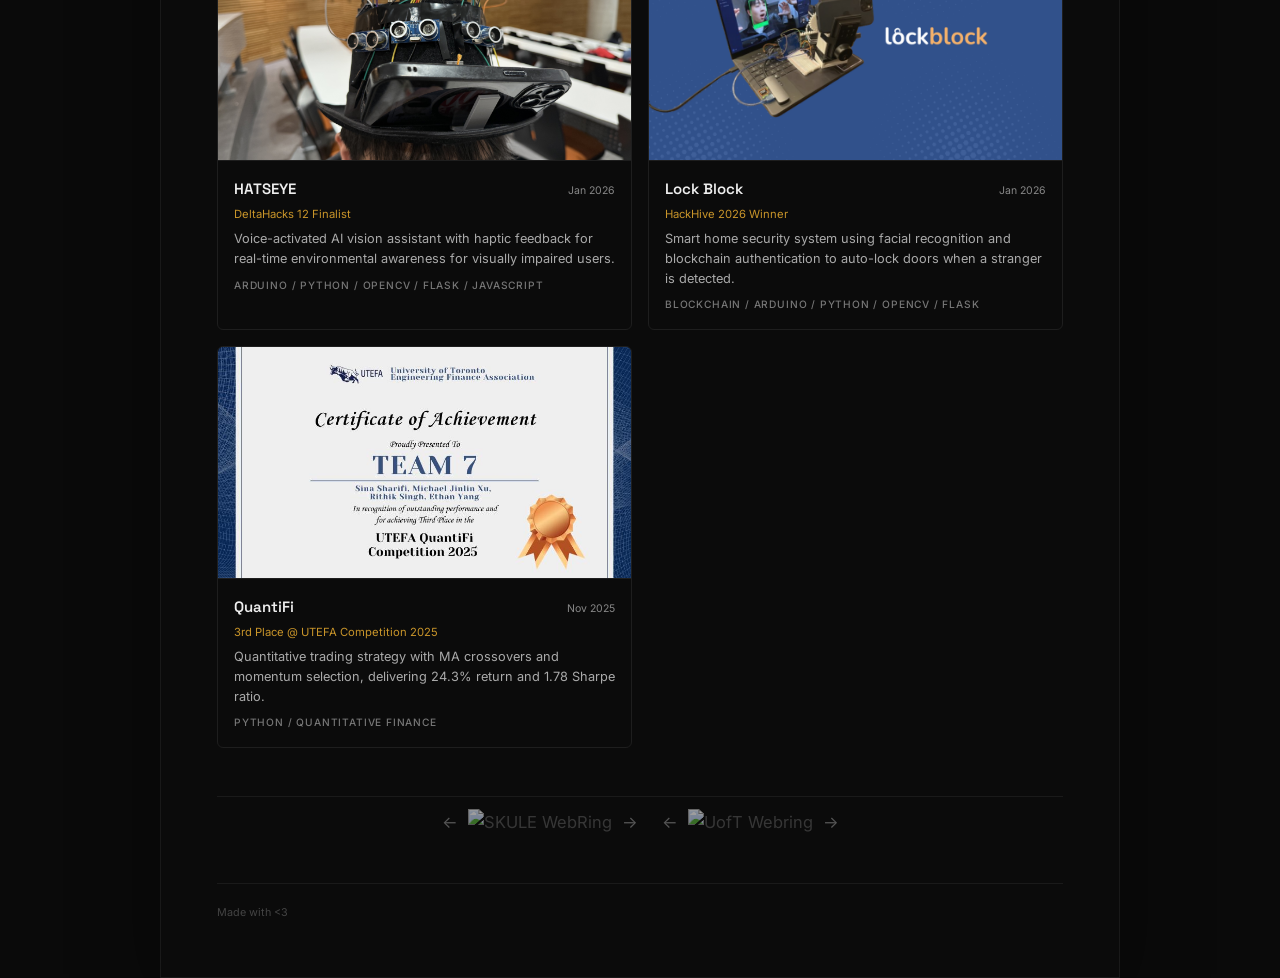
==== commit cc59df22: "portfolio: wire up project modal click handlers Co-Authored-By: Claude Opus 4.6 <noreply@anthropic.c" ====
--- a/portfolio.html
+++ b/portfolio.html
@@ -294,15 +294,123 @@
       border-bottom: 1px solid #1e1e1e;
       border-radius: 0;
       flex-shrink: 0;
-      cursor: zoom-in;
       transition: opacity 0.15s;
       background: #111;
       display: block;
     }
 
-    .project-thumb:hover {
-      opacity: 0.85;
-    }
+    .projects-grid .project { cursor: pointer; }
+
+    /* --- Project Modal --- */
+    .project-modal {
+      position: fixed;
+      inset: 0;
+      z-index: 100;
+      background: rgba(0, 0, 0, 0.8);
+      display: none;
+      align-items: center;
+      justify-content: center;
+      padding: 24px;
+    }
+
+    .project-modal.active { display: flex; }
+
+    .project-modal-card {
+      background: #111;
+      border: 1px solid #262626;
+      border-radius: 8px;
+      max-width: 480px;
+      width: 100%;
+      overflow: hidden;
+      position: relative;
+    }
+
+    .project-modal-card img {
+      width: 100%;
+      aspect-ratio: 16 / 9;
+      object-fit: cover;
+      display: block;
+      border-bottom: 1px solid #1e1e1e;
+    }
+
+    .project-modal-body {
+      padding: 24px;
+    }
+
+    .project-modal-body h3 {
+      font-family: 'Space Grotesk', system-ui, sans-serif;
+      font-size: 1.2rem;
+      font-weight: 600;
+      color: #eee;
+      margin-bottom: 4px;
+    }
+
+    .project-modal-body .project-date {
+      font-size: 0.75rem;
+      color: #888;
+      margin-bottom: 10px;
+      display: block;
+    }
+
+    .project-modal-body .project-award {
+      font-size: 0.75rem;
+      color: #c9952a;
+      margin-bottom: 8px;
+    }
+
+    .project-modal-body p {
+      font-size: 0.9rem;
+      color: #aaa;
+      line-height: 1.6;
+      margin-bottom: 12px;
+    }
+
+    .project-modal-body .stack {
+      font-size: 0.7rem;
+      font-weight: 500;
+      letter-spacing: 0.08em;
+      color: #777;
+      text-transform: uppercase;
+      margin-bottom: 20px;
+    }
+
+    .project-modal-gh {
+      display: inline-flex;
+      align-items: center;
+      gap: 8px;
+      padding: 8px 16px;
+      background: #fff;
+      color: #000;
+      font-family: 'Space Grotesk', system-ui, sans-serif;
+      font-size: 0.8rem;
+      font-weight: 600;
+      border-radius: 6px;
+      text-decoration: none;
+      transition: opacity 0.15s;
+    }
+
+    .project-modal-gh:hover { opacity: 0.85; }
+
+    .project-modal-close {
+      position: absolute;
+      top: 12px;
+      right: 14px;
+      background: rgba(0,0,0,0.6);
+      border: none;
+      color: #aaa;
+      font-size: 1.2rem;
+      width: 28px;
+      height: 28px;
+      border-radius: 50%;
+      cursor: pointer;
+      display: flex;
+      align-items: center;
+      justify-content: center;
+      transition: color 0.15s;
+      z-index: 1;
+    }
+
+    .project-modal-close:hover { color: #fff; }
 
     /* --- Lightbox --- */
     .lightbox {
@@ -529,7 +637,7 @@
       <h2>Projects</h2>
       <div class="projects-grid">
 
-        <a class="project" href="https://github.com/e-yang6/finance-digitisation-esp" target="_blank" rel="noreferrer">
+        <div class="project" data-gh="https://github.com/e-yang6/finance-digitisation-esp">
           <div class="project-body">
             <div class="project-header">
               <h3>Finance Digitization</h3>
@@ -538,10 +646,10 @@
             <p>Full-stack app to digitize UofT EngSoc cheque requisitions with OCR receipt parsing and e-signature approval.</p>
             <div class="stack">TypeScript / Next.js / PostgreSQL / AWS</div>
           </div>
-        </a>
-
-        <a class="project" href="https://github.com/e-yang6/beavertrail" target="_blank" rel="noreferrer">
-          <img class="project-thumb" src="assets/beavertrails.jpg" alt="BeaverTrails preview" loading="lazy" data-lightbox>
+        </div>
+
+        <div class="project" data-gh="https://github.com/e-yang6/beavertrail" data-img="assets/beavertrails.jpg">
+          <img class="project-thumb" src="assets/beavertrails.jpg" alt="BeaverTrails preview" loading="lazy">
           <div class="project-body">
             <div class="project-header">
               <h3>BeaverTrails</h3>
@@ -550,10 +658,10 @@
             <p>AI travel planner generating personalized itineraries with 3D maps and immersive 360/VR previews.</p>
             <div class="stack">TypeScript / Next.js / Three.js / React</div>
           </div>
-        </a>
-
-        <a class="project" href="https://github.com/e-yang6/Polymolt" target="_blank" rel="noreferrer">
-          <img class="project-thumb" src="assets/polymolt.jpg" alt="Polymolt preview" loading="lazy" data-lightbox>
+        </div>
+
+        <div class="project" data-gh="https://github.com/e-yang6/Polymolt" data-img="assets/polymolt.jpg">
+          <img class="project-thumb" src="assets/polymolt.jpg" alt="Polymolt preview" loading="lazy">
           <div class="project-body">
             <div class="project-header">
               <h3>Polymolt</h3>
@@ -562,10 +670,10 @@
             <p>Multi-agent AI prediction market using RAG and LMSR to evaluate real-world claims in real time.</p>
             <div class="stack">Python / FastAPI / RAG / TypeScript / GCP</div>
           </div>
-        </a>
-
-        <a class="project" href="https://github.com/e-yang6/sinatra" target="_blank" rel="noreferrer">
-          <img class="project-thumb" src="assets/sinatra.jpg" alt="Sinatra preview" loading="lazy" data-lightbox>
+        </div>
+
+        <div class="project" data-gh="https://github.com/e-yang6/sinatra" data-img="assets/sinatra.jpg">
+          <img class="project-thumb" src="assets/sinatra.jpg" alt="Sinatra preview" loading="lazy">
           <div class="project-body">
             <div class="project-header">
               <h3>Sinatra</h3>
@@ -574,10 +682,10 @@
             <p>Browser-based digital audio workstation that lets you create music by turning your voice into instruments.</p>
             <div class="stack">Python / TypeScript / React / FastAPI</div>
           </div>
-        </a>
-
-        <a class="project" href="https://github.com/e-yang6/hatseye" target="_blank" rel="noreferrer">
-          <img class="project-thumb" src="assets/hatseye.jpg" alt="HATSEYE preview" loading="lazy" data-lightbox>
+        </div>
+
+        <div class="project" data-gh="https://github.com/e-yang6/hatseye" data-img="assets/hatseye.jpg">
+          <img class="project-thumb" src="assets/hatseye.jpg" alt="HATSEYE preview" loading="lazy">
           <div class="project-body">
             <div class="project-header">
               <h3>HATSEYE</h3>
@@ -587,10 +695,10 @@
             <p>Voice-activated AI vision assistant with haptic feedback for real-time environmental awareness for visually impaired users.</p>
             <div class="stack">Arduino / Python / OpenCV / Flask / JavaScript</div>
           </div>
-        </a>
-
-        <a class="project" href="https://github.com/e-yang6/lockblock" target="_blank" rel="noreferrer">
-          <img class="project-thumb" src="assets/lockblock.png" alt="Lock Block preview" loading="lazy" data-lightbox>
+        </div>
+
+        <div class="project" data-gh="https://github.com/e-yang6/lockblock" data-img="assets/lockblock.png">
+          <img class="project-thumb" src="assets/lockblock.png" alt="Lock Block preview" loading="lazy">
           <div class="project-body">
             <div class="project-header">
               <h3>Lock Block</h3>
@@ -600,10 +708,10 @@
             <p>Smart home security system using facial recognition and blockchain authentication to auto-lock doors when a stranger is detected.</p>
             <div class="stack">Blockchain / Arduino / Python / OpenCV / Flask</div>
           </div>
-        </a>
-
-        <a class="project" href="https://github.com/e-yang6/quantifi" target="_blank" rel="noreferrer">
-          <img class="project-thumb" src="assets/quantifi.jpg" alt="QuantiFi preview" loading="lazy" data-lightbox>
+        </div>
+
+        <div class="project" data-gh="https://github.com/e-yang6/quantifi" data-img="assets/quantifi.jpg">
+          <img class="project-thumb" src="assets/quantifi.jpg" alt="QuantiFi preview" loading="lazy">
           <div class="project-body">
             <div class="project-header">
               <h3>QuantiFi</h3>
@@ -613,7 +721,7 @@
             <p>Quantitative trading strategy with MA crossovers and momentum selection, delivering 24.3% return and 1.78 Sharpe ratio.</p>
             <div class="stack">Python / Quantitative Finance</div>
           </div>
-        </a>
+        </div>
 
       </div>
     </div>
@@ -640,6 +748,24 @@
     <footer>
       <span>Made with &lt;3</span>
     </footer>
+  </div>
+
+  <div class="project-modal" id="project-modal">
+    <div class="project-modal-card">
+      <button class="project-modal-close">&times;</button>
+      <img id="pm-img" src="" alt="" style="display:none;">
+      <div class="project-modal-body">
+        <h3 id="pm-title"></h3>
+        <span class="project-date" id="pm-date"></span>
+        <div class="project-award" id="pm-award" style="display:none;"></div>
+        <p id="pm-desc"></p>
+        <div class="stack" id="pm-stack"></div>
+        <a class="project-modal-gh" id="pm-gh" href="" target="_blank" rel="noreferrer">
+          <svg width="16" height="16" viewBox="0 0 16 16" fill="currentColor"><path d="M8 0C3.58 0 0 3.58 0 8c0 3.54 2.29 6.53 5.47 7.59.4.07.55-.17.55-.38 0-.19-.01-.82-.01-1.49-2.01.37-2.53-.49-2.69-.94-.09-.23-.48-.94-.82-1.13-.28-.15-.68-.52-.01-.53.63-.01 1.08.58 1.23.82.72 1.21 1.87.87 2.33.66.07-.52.28-.87.51-1.07-1.78-.2-3.64-.89-3.64-3.95 0-.87.31-1.59.82-2.15-.08-.2-.36-1.02.08-2.12 0 0 .67-.21 2.2.82.64-.18 1.32-.27 2-.27.68 0 1.36.09 2 .27 1.53-1.04 2.2-.82 2.2-.82.44 1.1.16 1.92.08 2.12.51.56.82 1.27.82 2.15 0 3.07-1.87 3.75-3.65 3.95.29.25.54.73.54 1.48 0 1.07-.01 1.93-.01 2.2 0 .21.15.46.55.38A8.01 8.01 0 0016 8c0-4.42-3.58-8-8-8z"/></svg>
+          View on GitHub
+        </a>
+      </div>
+    </div>
   </div>
 
   <div class="lightbox" id="lightbox">
@@ -667,8 +793,60 @@
       lightbox.classList.remove('active');
     });
 
+    // Project modal
+    var modal = document.getElementById('project-modal');
+    var pmImg = document.getElementById('pm-img');
+    var pmTitle = document.getElementById('pm-title');
+    var pmDate = document.getElementById('pm-date');
+    var pmAward = document.getElementById('pm-award');
+    var pmDesc = document.getElementById('pm-desc');
+    var pmStack = document.getElementById('pm-stack');
+    var pmGh = document.getElementById('pm-gh');
+
+    document.querySelectorAll('.projects-grid .project').forEach(function (card) {
+      card.addEventListener('click', function () {
+        var body = card.querySelector('.project-body');
+        var img = card.getAttribute('data-img');
+        var gh = card.getAttribute('data-gh');
+
+        pmTitle.textContent = body.querySelector('h3').textContent;
+        pmDate.textContent = body.querySelector('.project-date').textContent;
+        pmDesc.textContent = body.querySelector('p').textContent;
+        pmStack.textContent = body.querySelector('.stack').textContent;
+        pmGh.href = gh;
+
+        var award = body.querySelector('.project-award');
+        if (award) {
+          pmAward.textContent = award.textContent;
+          pmAward.style.display = '';
+        } else {
+          pmAward.style.display = 'none';
+        }
+
+        if (img) {
+          pmImg.src = img;
+          pmImg.style.display = '';
+        } else {
+          pmImg.style.display = 'none';
+        }
+
+        modal.classList.add('active');
+      });
+    });
+
+    modal.addEventListener('click', function (e) {
+      if (e.target === modal) modal.classList.remove('active');
+    });
+
+    modal.querySelector('.project-modal-close').addEventListener('click', function () {
+      modal.classList.remove('active');
+    });
+
     document.addEventListener('keydown', function (e) {
-      if (e.key === 'Escape') lightbox.classList.remove('active');
+      if (e.key === 'Escape') {
+        lightbox.classList.remove('active');
+        modal.classList.remove('active');
+      }
     });
   })();
   </script>
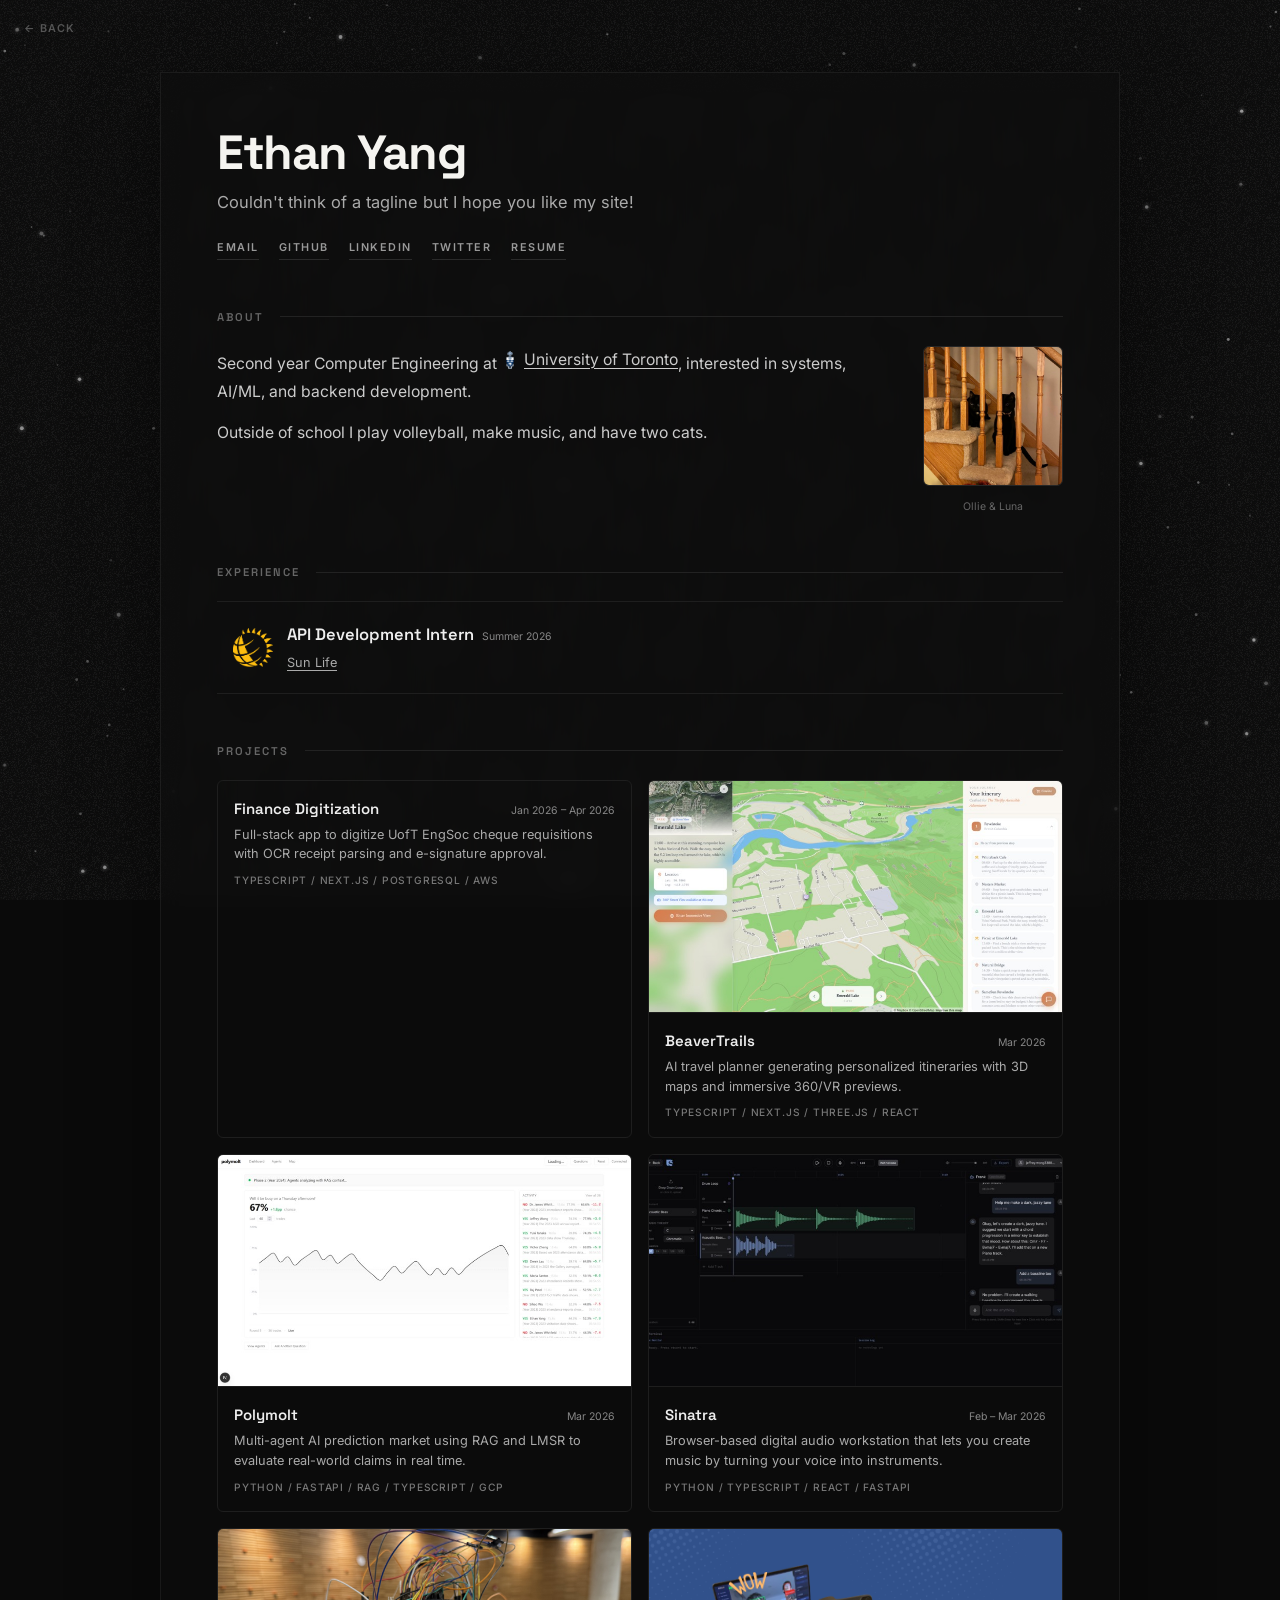
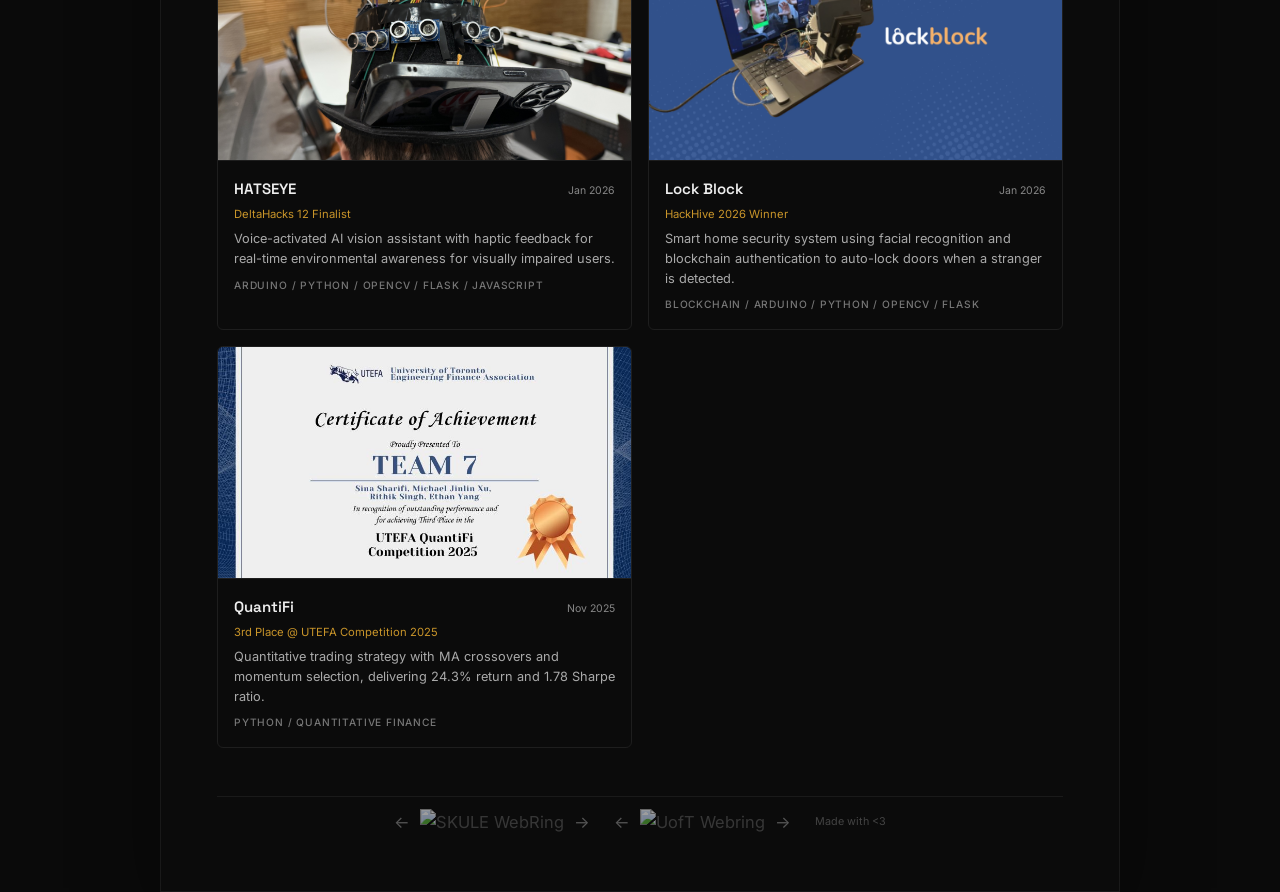
==== commit 12e67297: "portfolio: inline footer with webrings, update tagline Co-Authored-By: Claude Opus 4.6 <noreply@anth" ====
--- a/portfolio.html
+++ b/portfolio.html
@@ -508,6 +508,8 @@
       margin-top: 12px;
       padding-top: 12px;
       border-top: 1px solid #1a1a1a;
+      font-size: 0.72rem;
+      color: #444;
     }
 
     .webring {
@@ -534,17 +536,8 @@
 
     .webring:hover img { opacity: 1; }
 
-    /* --- Footer --- */
-    footer {
-      margin-top: 48px;
-      padding-top: 20px;
-      border-top: 1px solid #1a1a1a;
-      font-size: 0.72rem;
+    .webrings .made-with {
       color: #444;
-      display: flex;
-      justify-content: space-between;
-      flex-wrap: wrap;
-      gap: 8px;
     }
 
     /* --- Mobile --- */
@@ -585,7 +578,7 @@
   <div class="page">
     <header>
       <h1>Ethan Yang</h1>
-      <p class="tagline">tagline</p>
+      <p class="tagline">Couldn't think of a tagline but I hope you like my site!</p>
       <nav class="links">
         <a href="mailto:ethn.yang@mail.utoronto.ca">Email</a>
         <a href="https://github.com/e-yang6" target="_blank" rel="noreferrer">GitHub</a>
@@ -742,12 +735,9 @@
           </a>
           <a href="https://uoftwebring.com/redirect?nav=next&id=46">&rarr;</a>
         </div>
+        <span class="made-with">Made with &lt;3</span>
       </div>
     </div>
-
-    <footer>
-      <span>Made with &lt;3</span>
-    </footer>
   </div>
 
   <div class="project-modal" id="project-modal">
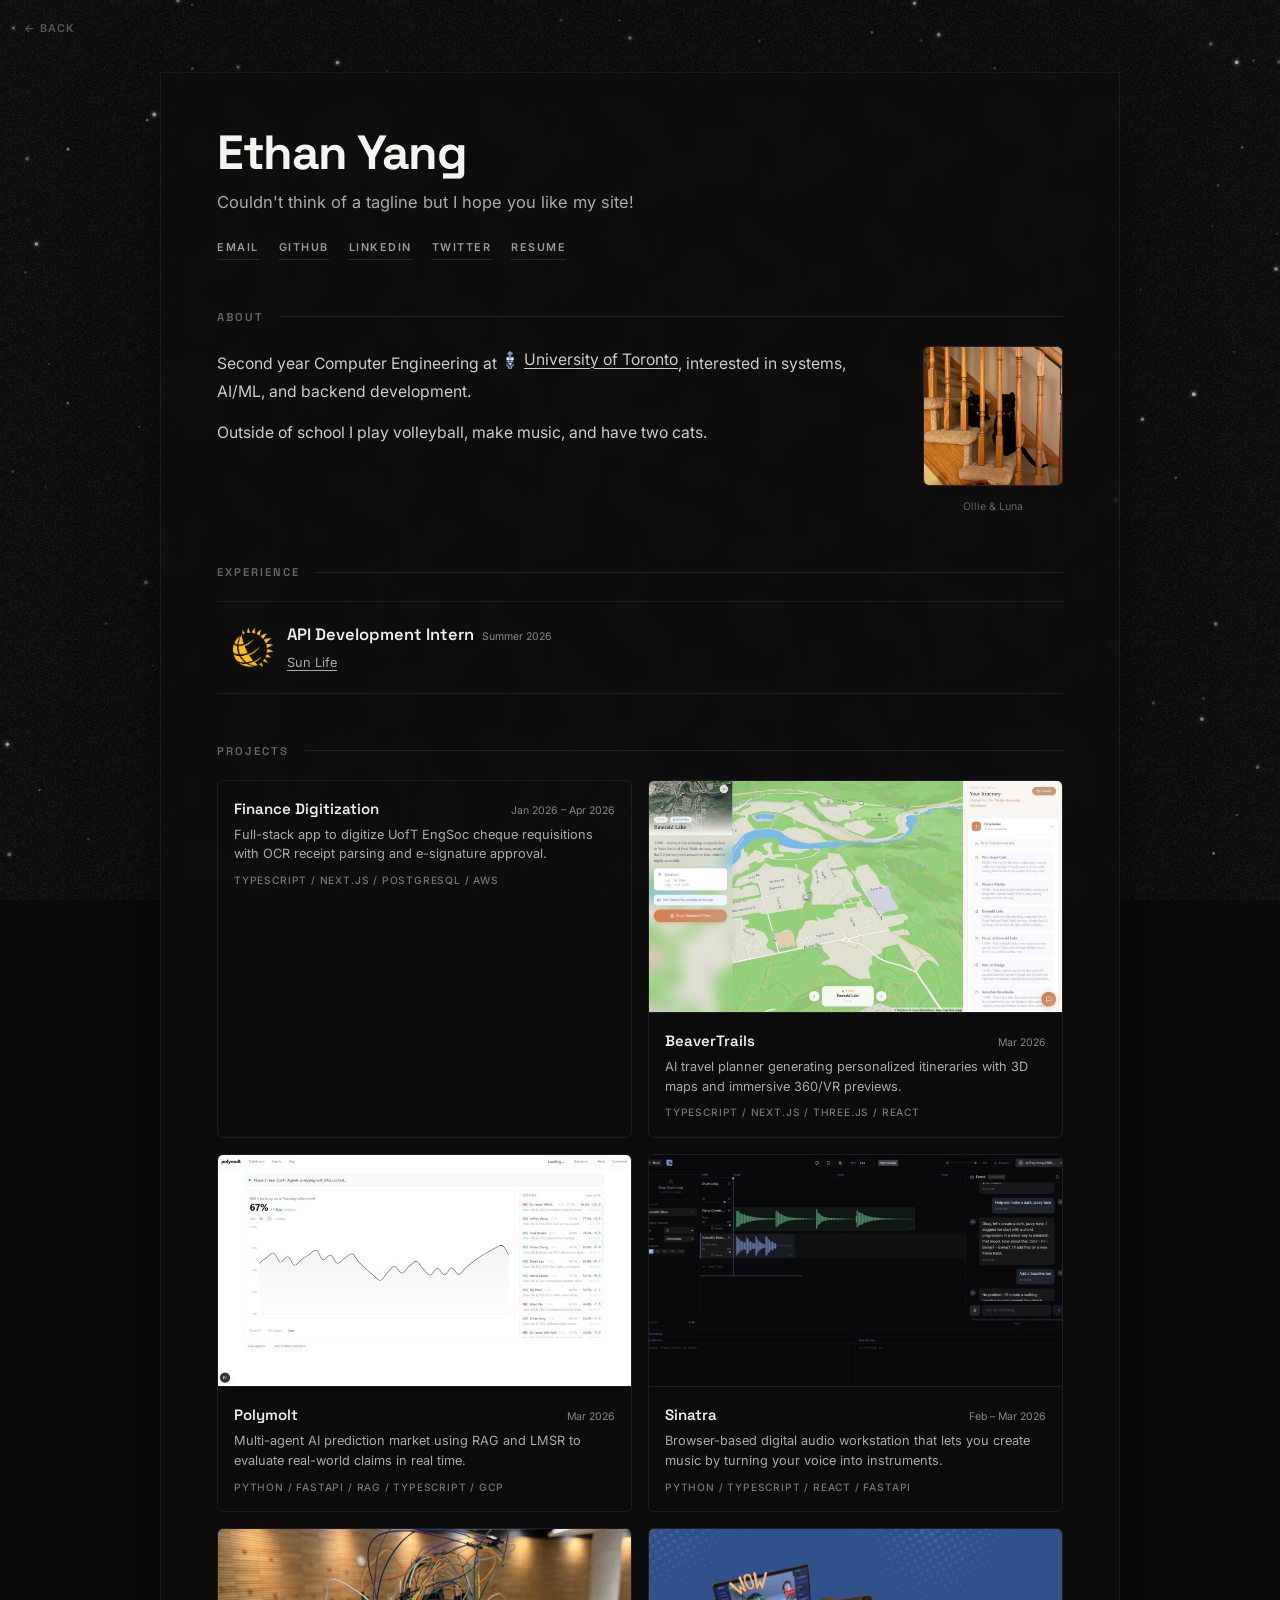
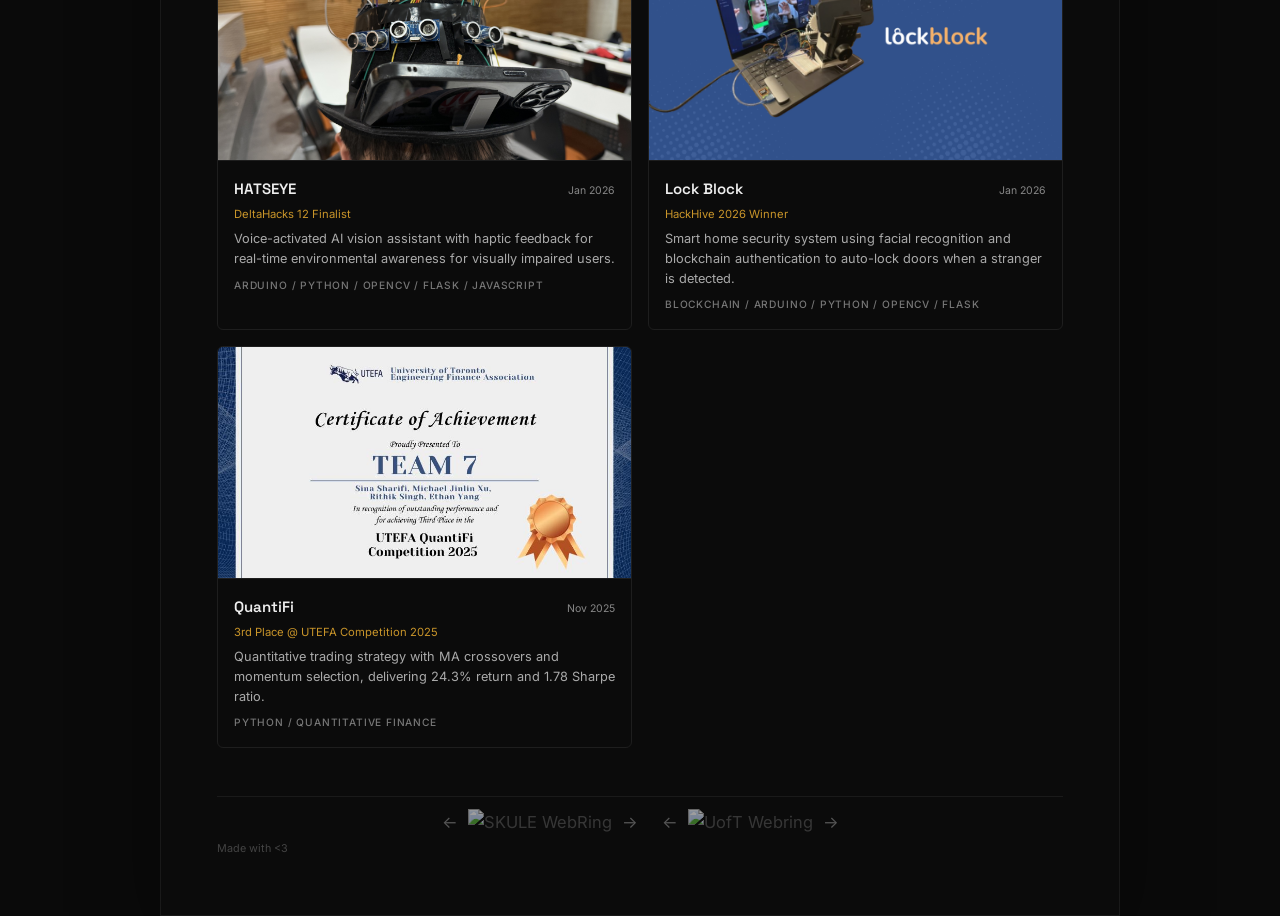
==== commit da5990cb: "portfolio: left-align made with <3 below centered webrings Co-Authored-By: Claude Opus 4.6 <noreply@" ====
--- a/portfolio.html
+++ b/portfolio.html
@@ -508,8 +508,12 @@
       margin-top: 12px;
       padding-top: 12px;
       border-top: 1px solid #1a1a1a;
+    }
+
+    .made-with {
       font-size: 0.72rem;
       color: #444;
+      margin-top: 8px;
     }
 
     .webring {
@@ -536,9 +540,6 @@
 
     .webring:hover img { opacity: 1; }
 
-    .webrings .made-with {
-      color: #444;
-    }
 
     /* --- Mobile --- */
     @media (max-width: 640px) {
@@ -735,8 +736,8 @@
           </a>
           <a href="https://uoftwebring.com/redirect?nav=next&id=46">&rarr;</a>
         </div>
-        <span class="made-with">Made with &lt;3</span>
       </div>
+      <span class="made-with">Made with &lt;3</span>
     </div>
   </div>
 
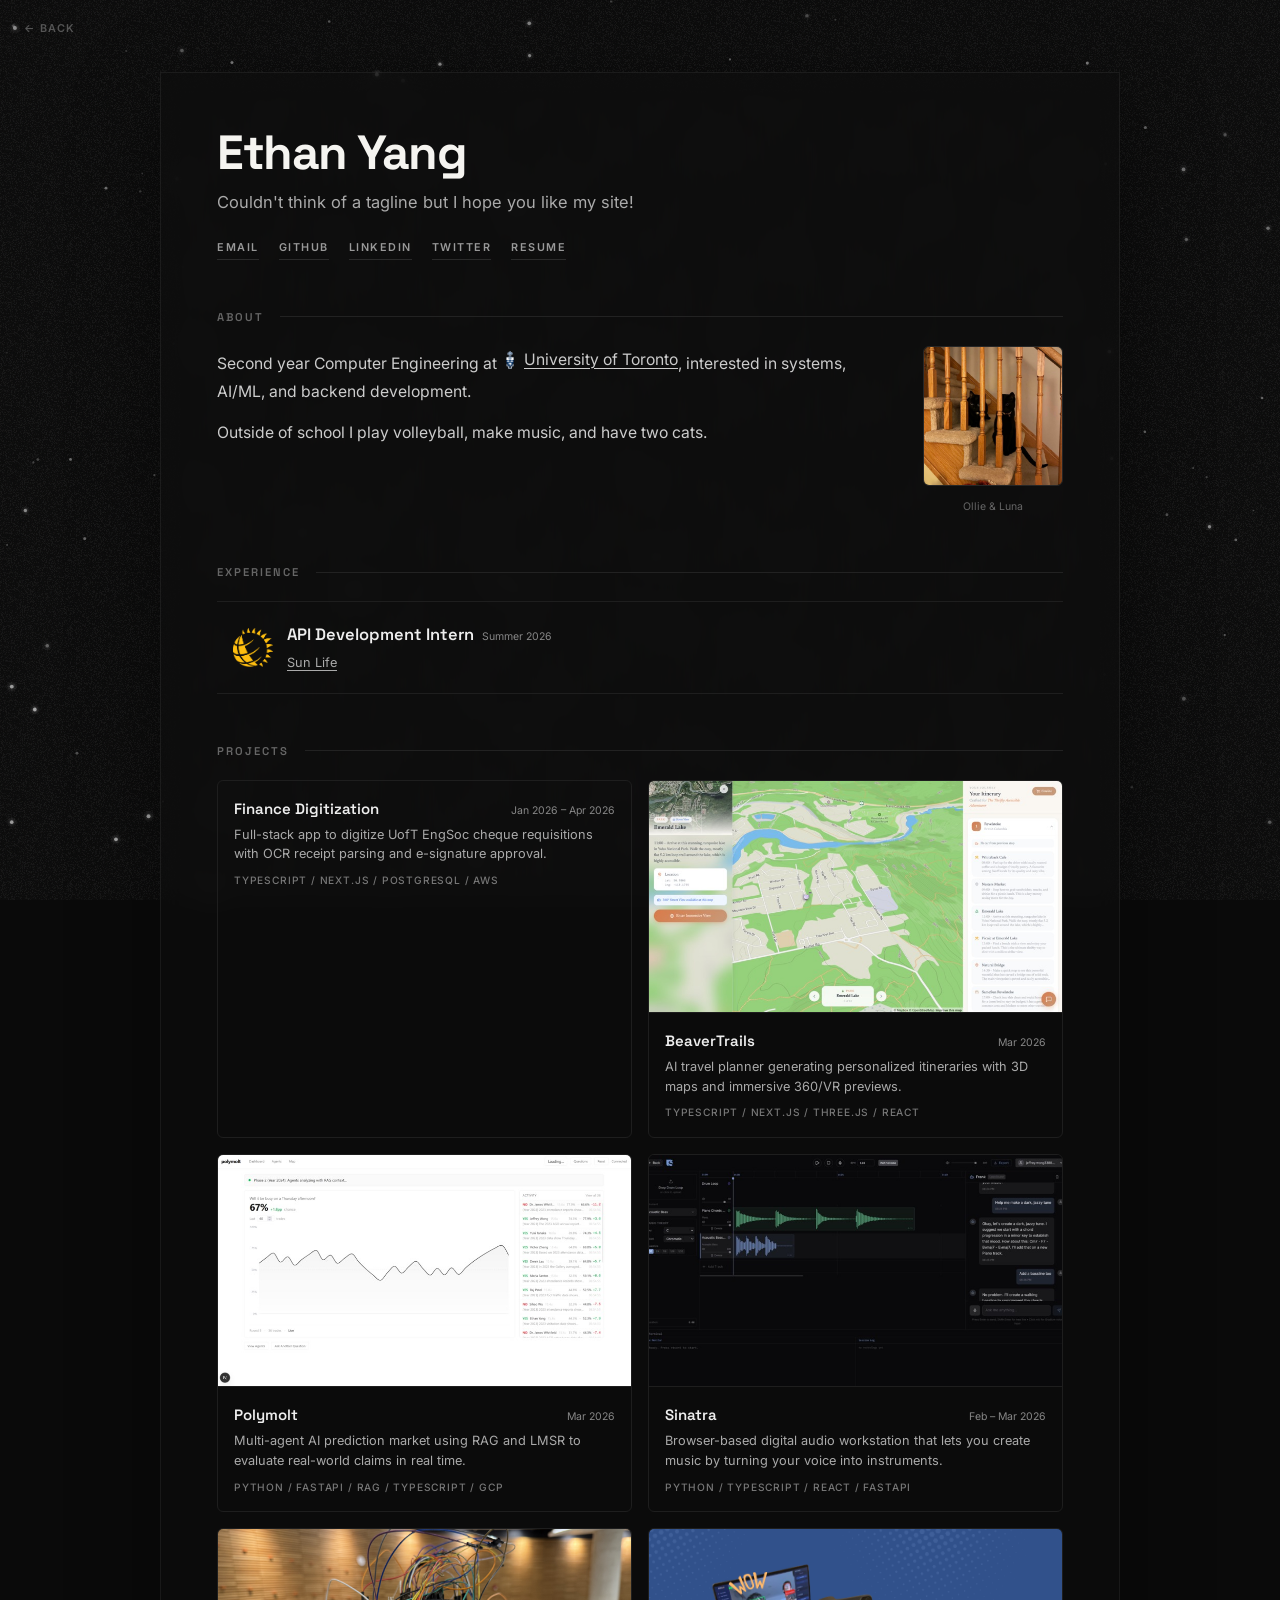
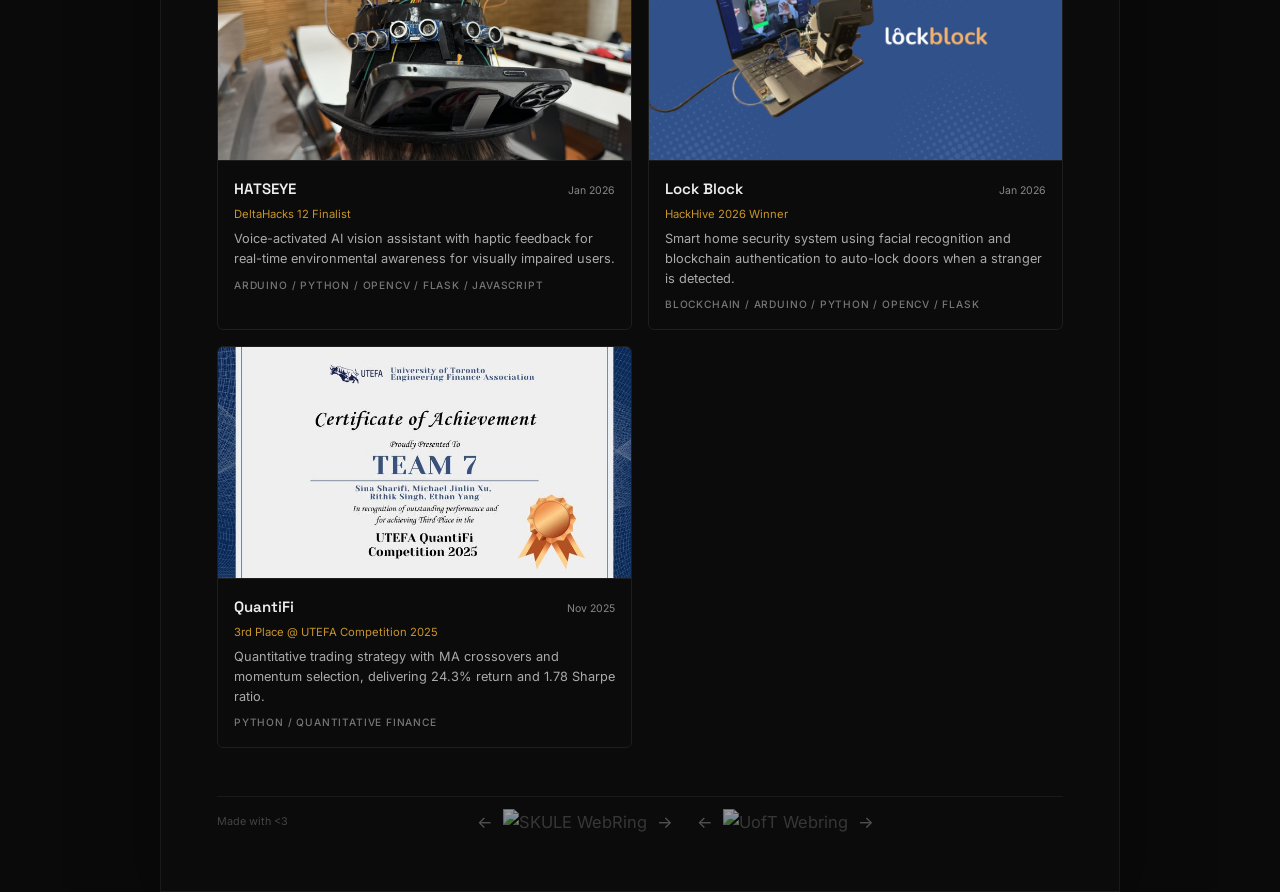
==== commit ecddf344: "portfolio: put made with <3 on same line as webrings, left-aligned Co-Authored-By: Claude Opus 4.6 <" ====
--- a/portfolio.html
+++ b/portfolio.html
@@ -500,20 +500,26 @@
     .back-link:hover { color: #fff; }
 
     /* --- Webrings --- */
+    .webrings-row {
+      display: flex;
+      align-items: center;
+      margin-top: 12px;
+      padding-top: 12px;
+      border-top: 1px solid #1a1a1a;
+    }
+
+    .made-with {
+      font-size: 0.72rem;
+      color: #444;
+      white-space: nowrap;
+    }
+
     .webrings {
       display: flex;
       align-items: center;
       justify-content: center;
       gap: 24px;
-      margin-top: 12px;
-      padding-top: 12px;
-      border-top: 1px solid #1a1a1a;
-    }
-
-    .made-with {
-      font-size: 0.72rem;
-      color: #444;
-      margin-top: 8px;
+      flex: 1;
     }
 
     .webring {
@@ -553,6 +559,7 @@
 
       .projects-grid { grid-template-columns: 1fr; }
 
+      .webrings-row { flex-direction: column; gap: 12px; }
       .webrings { flex-direction: column; gap: 12px; }
     }
     /* --- Fluid canvas --- */
@@ -721,23 +728,25 @@
     </div>
 
     <div class="section">
-      <div class="webrings">
-        <div class="webring">
-          <a href="https://WebRing.skule.ca/#https://ethanyang.dev?nav=prev">&larr;</a>
-          <a href="https://WebRing.skule.ca/#https://ethanyang.dev" target="_blank">
-            <img src="https://webring.skule.ca/img/icon.svg" alt="SKULE WebRing">
-          </a>
-          <a href="https://WebRing.skule.ca/#https://ethanyang.dev?nav=next">&rarr;</a>
-        </div>
-        <div class="webring">
-          <a href="https://uoftwebring.com/redirect?nav=prev&id=46">&larr;</a>
-          <a href="https://uoftwebring.com" target="_blank">
-            <img src="https://uoftwebring.com/ring_logo.svg" alt="UofT Webring">
-          </a>
-          <a href="https://uoftwebring.com/redirect?nav=next&id=46">&rarr;</a>
+      <div class="webrings-row">
+        <span class="made-with">Made with &lt;3</span>
+        <div class="webrings">
+          <div class="webring">
+            <a href="https://WebRing.skule.ca/#https://ethanyang.dev?nav=prev">&larr;</a>
+            <a href="https://WebRing.skule.ca/#https://ethanyang.dev" target="_blank">
+              <img src="https://webring.skule.ca/img/icon.svg" alt="SKULE WebRing">
+            </a>
+            <a href="https://WebRing.skule.ca/#https://ethanyang.dev?nav=next">&rarr;</a>
+          </div>
+          <div class="webring">
+            <a href="https://uoftwebring.com/redirect?nav=prev&id=46">&larr;</a>
+            <a href="https://uoftwebring.com" target="_blank">
+              <img src="https://uoftwebring.com/ring_logo.svg" alt="UofT Webring">
+            </a>
+            <a href="https://uoftwebring.com/redirect?nav=next&id=46">&rarr;</a>
+          </div>
         </div>
       </div>
-      <span class="made-with">Made with &lt;3</span>
     </div>
   </div>
 
